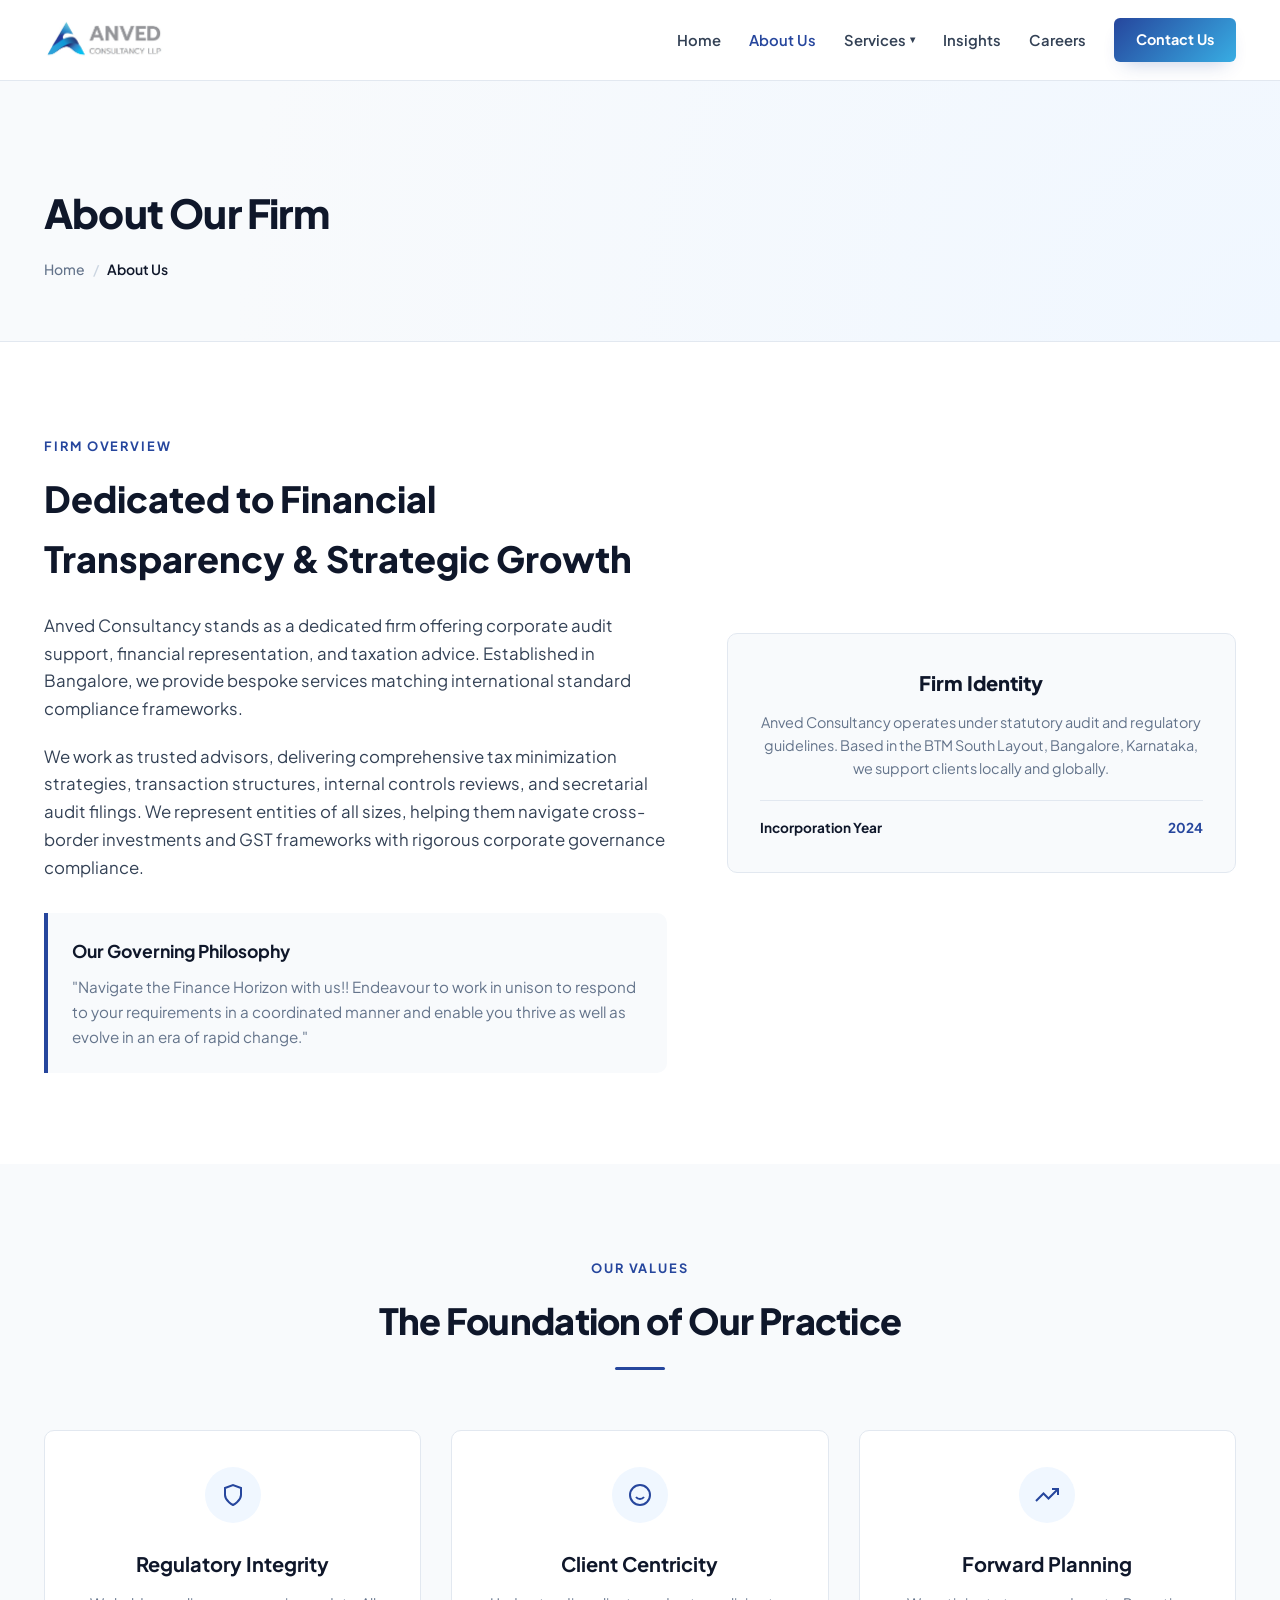
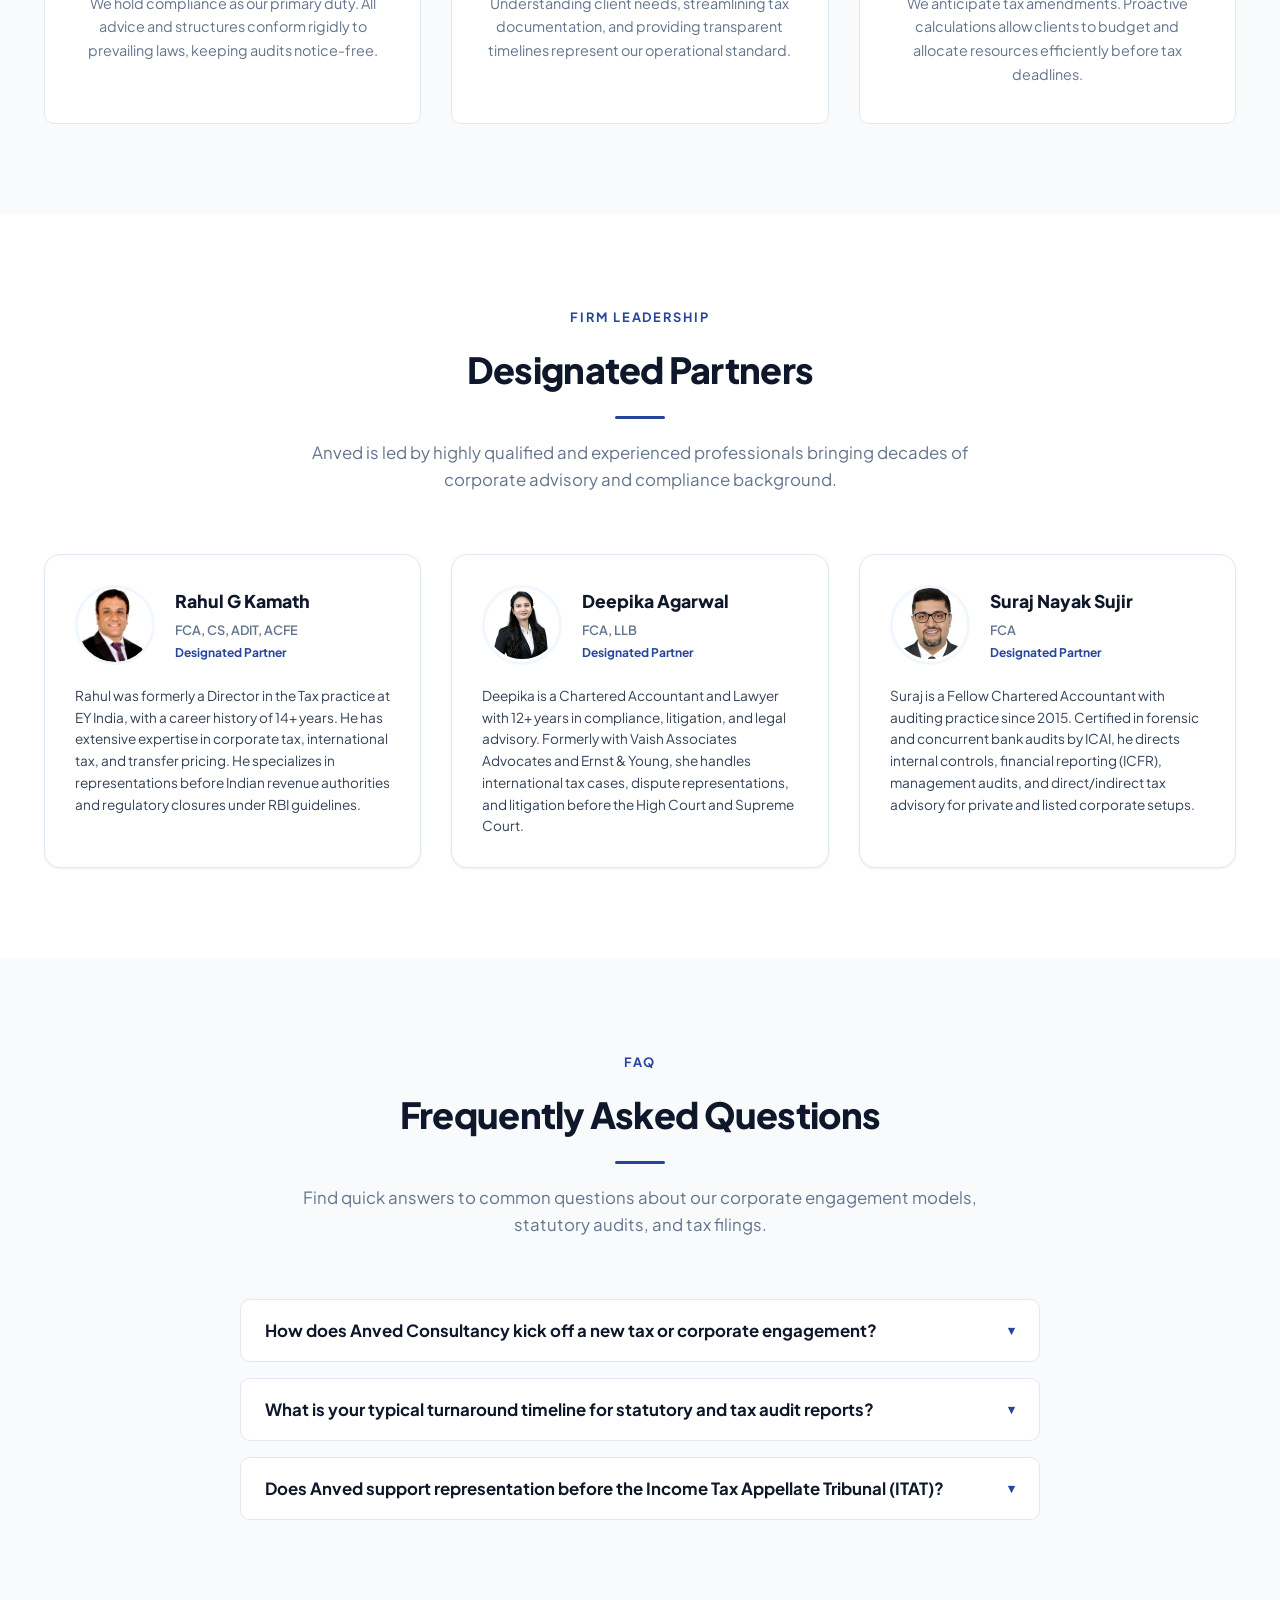
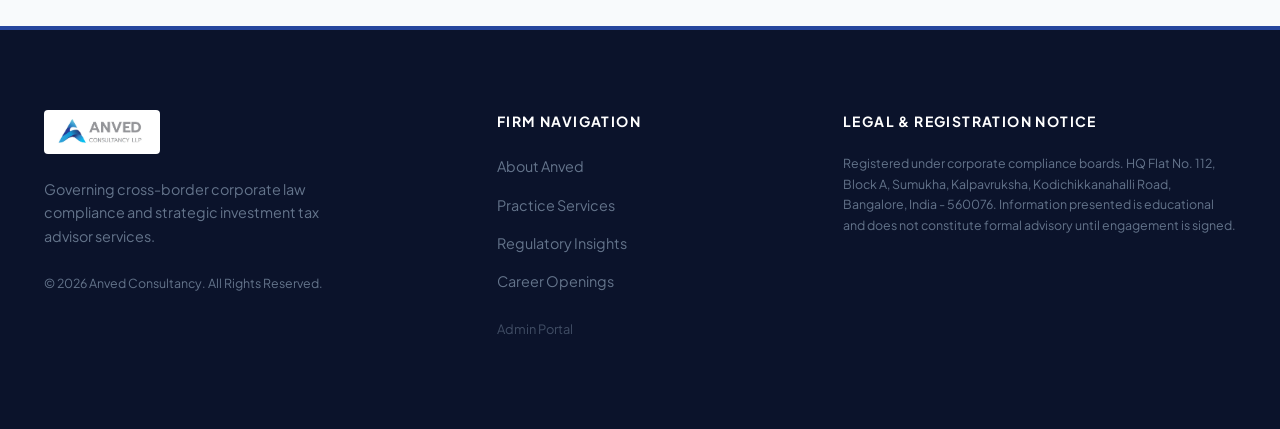
==== about.html @ bcb40617 "Add files via upload" ====
<!DOCTYPE html>
<html lang="en">
<head>
    <meta charset="UTF-8">
    <meta name="viewport" content="width=device-width, initial-scale=1.0">
    <title>About Us | Anved Consultancy</title>
    <meta name="description" content="Learn about Anved Consultancy, its founding ethics, core values, and team advisory guidelines.">
    <!-- Google Fonts -->
    <link rel="preconnect" href="https://fonts.googleapis.com">
    <link rel="preconnect" href="https://fonts.gstatic.com" crossorigin>
    <link href="https://fonts.googleapis.com/css2?family=Plus+Jakarta+Sans:wght@300;400;500;600;700;800&display=swap" rel="stylesheet">
    <!-- Main Stylesheet -->
    <link rel="stylesheet" href="styles.css">
</head>
<body>

    <!-- Header Navigation -->
    <header class="navbar-header" id="header">
        <div class="container navbar-container">
            <a href="index.html" class="logo-brand">
                <img src="assets/Anved%20-%20Logo.jpg" alt="Anved Logo" style="max-height: 44px; width: auto; object-fit: contain;">
            </a>
            
            <nav class="nav-menu" id="navMenu">
                <div class="nav-item">
                    <a href="index.html" class="nav-link">Home</a>
                </div>
                <div class="nav-item">
                    <a href="about.html" class="nav-link active">About Us</a>
                </div>
                <div class="nav-item dropdown">
                    <a href="services.html" class="nav-link">Services <span class="arrow-icon">&#9662;</span></a>
                    <div class="dropdown-menu">
                        <a href="services.html#direct-tax">Direct Taxation</a>
                        <a href="services.html#indirect-tax">Indirect Taxation</a>
                        <a href="services.html#secretarial">Secretarial Services</a>
                        <a href="services.html#payroll">Payroll Processing</a>
                        <a href="services.html#advisory">Advisory Services</a>
                        <a href="services.html#litigation">Litigation Support</a>
                        <a href="services.html#transfer-pricing">Transfer Pricing</a>
                        <a href="services.html#statutory-audit">Statutory & Tax Audit</a>
                    </div>
                </div>

                <div class="nav-item">
                    <a href="insights.html" class="nav-link">Insights</a>
                </div>
                <div class="nav-item">
                    <a href="careers.html" class="nav-link">Careers</a>
                </div>
                <div class="nav-item">
                    <a href="contact.html" class="nav-btn">Contact Us</a>
                </div>
            </nav>

            <button class="menu-toggle" id="menuToggle" aria-label="Toggle Menu">
                <span class="bar"></span>
                <span class="bar"></span>
                <span class="bar"></span>
            </button>
        </div>
    </header>

    <!-- Page Banner -->
    <div class="page-banner">
        <div class="container banner-content">
            <h1>About Our Firm</h1>
            <div class="breadcrumbs">
                <a href="index.html">Home</a>
                <span class="separator">/</span>
                <span class="current">About Us</span>
            </div>
        </div>
    </div>

    <!-- Introduction Section -->
    <section class="reveal">
        <div class="container about-intro-grid">
            <div class="about-intro-content">
                <span class="section-subtitle">FIRM OVERVIEW</span>
                <h2>Dedicated to Financial Transparency & Strategic Growth</h2>
                <p>Anved Consultancy stands as a dedicated firm offering corporate audit support, financial representation, and taxation advice. Established in Bangalore, we provide bespoke services matching international standard compliance frameworks.</p>
                <p>We work as trusted advisors, delivering comprehensive tax minimization strategies, transaction structures, internal controls reviews, and secretarial audit filings. We represent entities of all sizes, helping them navigate cross-border investments and GST frameworks with rigorous corporate governance compliance.</p>
                
                <div class="firm-philosophy">
                    <h4>Our Governing Philosophy</h4>
                    <p>"Navigate the Finance Horizon with us!! Endeavour to work in unison to respond to your requirements in a coordinated manner and enable you thrive as well as evolve in an era of rapid change."</p>
                </div>
            </div>
            <div class="about-intro-visual" style="display: flex; flex-direction: column; gap: 20px;">
                <div style="background-color: var(--bg-secondary); border: 1px solid var(--border-color); border-radius: var(--border-radius-md); padding: 32px; text-align: center;">
                    <h3 style="font-size: 1.25rem; font-weight: 800; color: var(--text-title); margin-bottom: 12px;">Firm Identity</h3>
                    <p style="font-size: 0.9rem; color: var(--text-muted); line-height: 1.6; margin-bottom: 20px;">Anved Consultancy operates under statutory audit and regulatory guidelines. Based in the BTM South Layout, Bangalore, Karnataka, we support clients locally and globally.</p>
                    <div style="display: flex; justify-content: space-between; font-size: 0.85rem; font-weight: 700; color: var(--text-title); border-top: 1px solid var(--border-color); padding-top: 16px;">
                        <span>Incorporation Year</span>
                        <span class="text-blue">2024</span>
                    </div>
                </div>
            </div>
        </div>
    </section>

    <!-- Core Values Section -->
    <section class="bg-secondary reveal">
        <div class="container">
            <div class="section-header text-center">
                <span class="section-subtitle">OUR VALUES</span>
                <h2 class="section-title">The Foundation of Our Practice</h2>
                <div class="title-underline"></div>
            </div>

            <div class="values-grid">
                <div class="value-card">
                    <div class="value-icon">
                        <svg width="24" height="24" viewBox="0 0 24 24" fill="none" stroke="currentColor" stroke-width="2"><path d="M12 22s8-4 8-10V5l-8-3-8 3v7c0 6 8 10 8 10z"/></svg>
                    </div>
                    <h3>Regulatory Integrity</h3>
                    <p>We hold compliance as our primary duty. All advice and structures conform rigidly to prevailing laws, keeping audits notice-free.</p>
                </div>

                <div class="value-card">
                    <div class="value-icon">
                        <svg width="24" height="24" viewBox="0 0 24 24" fill="none" stroke="currentColor" stroke-width="2"><circle cx="12" cy="12" r="10"/><path d="M8 14s1.5 2 4 2 4-2 4-2M9 9h.01M15 9h.01"/></svg>
                    </div>
                    <h3>Client Centricity</h3>
                    <p>Understanding client needs, streamlining tax documentation, and providing transparent timelines represent our operational standard.</p>
                </div>

                <div class="value-card">
                    <div class="value-icon">
                        <svg width="24" height="24" viewBox="0 0 24 24" fill="none" stroke="currentColor" stroke-width="2"><polyline points="23 6 13.5 15.5 8.5 10.5 1 18"/><polyline points="17 6 23 6 23 12"/></svg>
                    </div>
                    <h3>Forward Planning</h3>
                    <p>We anticipate tax amendments. Proactive calculations allow clients to budget and allocate resources efficiently before tax deadlines.</p>
                </div>
            </div>
        </div>
    </section>

    <!-- Leadership Section -->
    <section class="reveal">
        <div class="container">
            <div class="section-header text-center">
                <span class="section-subtitle">FIRM LEADERSHIP</span>
                <h2 class="section-title">Designated Partners</h2>
                <div class="title-underline"></div>
                <p class="section-desc">Anved is led by highly qualified and experienced professionals bringing decades of corporate advisory and compliance background.</p>
            </div>

            <div class="partners-profile-grid" style="display: grid; grid-template-columns: repeat(auto-fit, minmax(320px, 1fr)); gap: 30px; margin-top: 40px;">
                <!-- Partner 1: Rahul G Kamath -->
                <div style="background-color: var(--bg-primary); border: 1px solid var(--border-color); border-radius: var(--border-radius-lg); padding: 30px; box-shadow: var(--shadow-sm); transition: all 0.3s ease;">
                    <div style="display: flex; gap: 20px; align-items: center; margin-bottom: 20px;">
                        <img src="assets/partner-rahul.png" alt="Rahul G Kamath" style="width: 80px; height: 80px; border-radius: 50%; object-fit: cover; border: 3px solid var(--accent-light);">
                        <div>
                            <h3 style="font-size: 1.1rem; font-weight: 800; color: var(--text-title); margin: 0;">Rahul G Kamath</h3>
                            <span style="font-size: 0.8rem; font-weight: 600; color: var(--text-muted); display: block; margin-top: 4px;">FCA, CS, ADIT, ACFE</span>
                            <span style="font-size: 0.75rem; font-weight: 700; color: var(--primary); display: block; margin-top: 2px;">Designated Partner</span>
                        </div>
                    </div>
                    <p style="font-size: 0.85rem; color: var(--text-body); line-height: 1.6;">Rahul was formerly a Director in the Tax practice at EY India, with a career history of 14+ years. He has extensive expertise in corporate tax, international tax, and transfer pricing. He specializes in representations before Indian revenue authorities and regulatory closures under RBI guidelines.</p>
                </div>

                <!-- Partner 2: Deepika Agarwal -->
                <div style="background-color: var(--bg-primary); border: 1px solid var(--border-color); border-radius: var(--border-radius-lg); padding: 30px; box-shadow: var(--shadow-sm); transition: all 0.3s ease;">
                    <div style="display: flex; gap: 20px; align-items: center; margin-bottom: 20px;">
                        <img src="assets/partner-deepika.png" alt="Deepika Agarwal" style="width: 80px; height: 80px; border-radius: 50%; object-fit: cover; border: 3px solid var(--accent-light);">
                        <div>
                            <h3 style="font-size: 1.1rem; font-weight: 800; color: var(--text-title); margin: 0;">Deepika Agarwal</h3>
                            <span style="font-size: 0.8rem; font-weight: 600; color: var(--text-muted); display: block; margin-top: 4px;">FCA, LLB</span>
                            <span style="font-size: 0.75rem; font-weight: 700; color: var(--primary); display: block; margin-top: 2px;">Designated Partner</span>
                        </div>
                    </div>
                    <p style="font-size: 0.85rem; color: var(--text-body); line-height: 1.6;">Deepika is a Chartered Accountant and Lawyer with 12+ years in compliance, litigation, and legal advisory. Formerly with Vaish Associates Advocates and Ernst & Young, she handles international tax cases, dispute representations, and litigation before the High Court and Supreme Court.</p>
                </div>

                <!-- Partner 3: Suraj Nayak Sujir -->
                <div style="background-color: var(--bg-primary); border: 1px solid var(--border-color); border-radius: var(--border-radius-lg); padding: 30px; box-shadow: var(--shadow-sm); transition: all 0.3s ease;">
                    <div style="display: flex; gap: 20px; align-items: center; margin-bottom: 20px;">
                        <img src="assets/partner-suraj.png" alt="Suraj Nayak Sujir" style="width: 80px; height: 80px; border-radius: 50%; object-fit: cover; border: 3px solid var(--accent-light);">
                        <div>
                            <h3 style="font-size: 1.1rem; font-weight: 800; color: var(--text-title); margin: 0;">Suraj Nayak Sujir</h3>
                            <span style="font-size: 0.8rem; font-weight: 600; color: var(--text-muted); display: block; margin-top: 4px;">FCA</span>
                            <span style="font-size: 0.75rem; font-weight: 700; color: var(--primary); display: block; margin-top: 2px;">Designated Partner</span>
                        </div>
                    </div>
                    <p style="font-size: 0.85rem; color: var(--text-body); line-height: 1.6;">Suraj is a Fellow Chartered Accountant with auditing practice since 2015. Certified in forensic and concurrent bank audits by ICAI, he directs internal controls, financial reporting (ICFR), management audits, and direct/indirect tax advisory for private and listed corporate setups.</p>
                </div>
            </div>
        </div>
    </section>

    <!-- FAQ Section -->
    <section class="bg-secondary reveal">
        <div class="container">
            <div class="section-header text-center">
                <span class="section-subtitle">FAQ</span>
                <h2 class="section-title">Frequently Asked Questions</h2>
                <div class="title-underline"></div>
                <p class="section-desc">Find quick answers to common questions about our corporate engagement models, statutory audits, and tax filings.</p>
            </div>

            <div class="faq-accordion-container">
                <!-- FAQ 1 -->
                <div class="faq-item">
                    <button class="faq-trigger">
                        <span>How does Anved Consultancy kick off a new tax or corporate engagement?</span>
                        <span class="faq-icon">&#9662;</span>
                    </button>
                    <div class="faq-content">
                        <div class="faq-content-inner">
                            We initiate engagements with a dedicated discovery call to compile your company profile and structural details. Once scope boundaries are agreed, we set up a secure document transmission portal and define milestone deadlines.
                        </div>
                    </div>
                </div>

                <!-- FAQ 2 -->
                <div class="faq-item">
                    <button class="faq-trigger">
                        <span>What is your typical turnaround timeline for statutory and tax audit reports?</span>
                        <span class="faq-icon">&#9662;</span>
                    </button>
                    <div class="faq-content">
                        <div class="faq-content-inner">
                            Depending on firm size and transaction volumes, standard statutory audits require between 2 to 4 weeks once all primary ledgers, invoices, bank reconciliation statements, and MCA files are uploaded.
                        </div>
                    </div>
                </div>

                <!-- FAQ 3 -->
                <div class="faq-item">
                    <button class="faq-trigger">
                        <span>Does Anved support representation before the Income Tax Appellate Tribunal (ITAT)?</span>
                        <span class="faq-icon">&#9662;</span>
                    </button>
                    <div class="faq-content">
                        <div class="faq-content-inner">
                            Yes. Under Deepika Agarwal (Partner & Lawyer) and Rahul G Kamath (Tax Partner), our team compiles representation briefs, represents cases, and handles appeals before the ITAT, High Courts, and corporate tax dispute resolution boards.
                        </div>
                    </div>
                </div>
            </div>
        </div>
    </section>

    <!-- Footer -->
    <footer class="footer">
        <div class="container footer-grid">
            <div class="footer-brand-info">
                <a href="index.html" class="logo-brand" style="background: white; padding: 6px 12px; border-radius: 4px; display: inline-block;">
                    <img src="assets/Anved%20-%20Logo.jpg" alt="Anved Logo" style="max-height: 32px; width: auto; display: block; object-fit: contain;">
                </a>
                <p style="margin-top: 16px;">Governing cross-border corporate law compliance and strategic investment tax advisor services.</p>
                <p class="copyright-text">&copy; 2026 Anved Consultancy. All Rights Reserved.</p>
            </div>

            <div class="footer-nav">
                <h4>Firm Navigation</h4>
                <ul>
                    <li><a href="about.html">About Anved</a></li>
                    <li><a href="services.html">Practice Services</a></li>
                    <li><a href="insights.html">Regulatory Insights</a></li>
                    <li><a href="careers.html">Career Openings</a></li>
                    <li><a href="admin.html" style="opacity: 0.6; font-size: 0.8rem; margin-top: 12px; display: inline-block;">Admin Portal</a></li>
                </ul>
            </div>

            <div class="footer-disclaimer">
                <h4>Legal & Registration Notice</h4>
                <p class="disclaimer-text">Registered under corporate compliance boards. HQ Flat No. 112, Block A, Sumukha, Kalpavruksha, Kodichikkanahalli Road, Bangalore, India - 560076. Information presented is educational and does not constitute formal advisory until engagement is signed.</p>
            </div>
        </div>
        <button class="back-to-top" id="backToTop" aria-label="Scroll to top">&#8593;</button>
    </footer>

    <!-- Scripts -->
    <script src="app.js"></script>
</body>
</html>
---- styles.css ----
@import url('https://fonts.googleapis.com/css2?family=Plus+Jakarta+Sans:wght@300;400;500;600;700;800&display=swap');

/* ==========================================================================
   ANVED CONSULTANCY - SLATE & NAVY BLUE BRAND SYSTEM (OFFICIAL)
   ========================================================================== */

/* --- Design Tokens --- */
:root {
    --font-primary: 'Plus Jakarta Sans', sans-serif;
    
    /* Official Brand Colors (Navy & Royal Blue Gradient) */
    --primary: #26469D;            /* Dark Navy Blue */
    --primary-hover: #1D357A;
    --primary-glow: rgba(38, 70, 157, 0.15);
    
    --accent: #38ADE3;             /* Bright Royal Blue */
    --accent-hover: #26469D;
    --accent-glow: rgba(56, 173, 227, 0.15);
    --accent-light: #F0F7FF;       /* Light Ice Blue */
    
    --bg-primary: #FFFFFF;
    --bg-secondary: #F8FAFC;       /* Slate 50 */
    --bg-dark: #0B132B;            /* Deep Blue-Black */
    --bg-dark-hover: #1C2541;      /* Slate 800 */
    --bg-accent-light: #F0F7FF;
    
    --text-primary: #334155;       /* Slate 700 */
    --text-title: #0F172A;         /* Slate 900 */
    --text-muted: #64748B;         /* Slate 500 */
    --text-white: #FFFFFF;
    
    --border-color: #E2E8F0;       /* Slate 200 */
    --border-hover: #CBD5E1;       /* Slate 300 */
    --border-accent: rgba(56, 173, 227, 0.3);
    
    /* Layout Constants */
    --shadow-sm: 0 1px 3px rgba(0, 0, 0, 0.05), 0 1px 2px rgba(0, 0, 0, 0.03);
    --shadow-md: 0 4px 6px -1px rgba(0, 0, 0, 0.05), 0 2px 4px -2px rgba(0, 0, 0, 0.03);
    --shadow-lg: 0 10px 15px -3px rgba(0, 0, 0, 0.08), 0 4px 6px -4px rgba(0, 0, 0, 0.03);
    --shadow-premium: 0 20px 40px -15px rgba(15, 23, 42, 0.07);
    --shadow-blue: 0 10px 20px -10px rgba(38, 70, 157, 0.3);
    
    --transition-fast: 0.2s cubic-bezier(0.4, 0, 0.2, 1);
    --transition-normal: 0.35s cubic-bezier(0.4, 0, 0.2, 1);
    --transition-slow: 0.5s cubic-bezier(0.4, 0, 0.2, 1);
    
    --border-radius-sm: 6px;
    --border-radius-md: 10px;
    --border-radius-lg: 16px;
}

/* --- Resets --- */
*, *::before, *::after {
    box-sizing: border-box;
    margin: 0;
    padding: 0;
}

html {
    scroll-behavior: smooth;
    font-size: 16px;
    -webkit-text-size-adjust: 100%;
}

body {
    font-family: var(--font-primary);
    background-color: var(--bg-primary);
    color: var(--text-primary);
    line-height: 1.65;
    overflow-x: hidden;
}

img {
    max-width: 100%;
    height: auto;
    display: block;
}

button, input, select, textarea {
    font-family: inherit;
    font-size: inherit;
    color: inherit;
    background: none;
    border: none;
    outline: none;
}

a {
    color: inherit;
    text-decoration: none;
    transition: var(--transition-fast);
}

ul {
    list-style: none;
}

/* --- Custom Scrollbar --- */
::-webkit-scrollbar {
    width: 8px;
}
::-webkit-scrollbar-track {
    background: var(--bg-secondary);
}
::-webkit-scrollbar-thumb {
    background: var(--border-hover);
    border-radius: 4px;
}
::-webkit-scrollbar-thumb:hover {
    background: var(--primary);
}

/* --- Layout Utilities --- */
.container {
    width: 100%;
    max-width: 1240px;
    margin: 0 auto;
    padding: 0 24px;
}

.text-gradient {
    background: linear-gradient(135deg, var(--primary) 0%, var(--accent) 100%);
    -webkit-background-clip: text;
    -webkit-text-fill-color: transparent;
}

.text-blue {
    color: var(--primary) !important;
}

.text-center {
    text-align: center;
}

.w-full {
    width: 100%;
}

.bg-secondary {
    background-color: var(--bg-secondary);
}

/* --- Buttons --- */
.btn {
    display: inline-flex;
    align-items: center;
    justify-content: center;
    padding: 12px 28px;
    border-radius: var(--border-radius-sm);
    font-weight: 600;
    font-size: 0.95rem;
    transition: var(--transition-normal);
    cursor: pointer;
    text-align: center;
    gap: 8px;
}

.btn-primary {
    background: linear-gradient(135deg, var(--primary) 0%, var(--accent) 100%);
    color: var(--text-white);
    box-shadow: var(--shadow-blue);
}

.btn-primary:hover {
    transform: translateY(-1px);
    box-shadow: 0 12px 24px -8px rgba(38, 70, 157, 0.45);
}

.btn-secondary {
    background-color: transparent;
    border: 1px solid var(--border-color);
    color: var(--text-title);
}

.btn-secondary:hover {
    background-color: var(--bg-secondary);
    border-color: var(--text-muted);
    transform: translateY(-1px);
}

.btn-dark {
    background-color: var(--primary);
    color: var(--text-white);
}

.btn-dark:hover {
    background-color: var(--primary-hover);
    transform: translateY(-1px);
}

/* --- Structure Sections --- */
section {
    padding: 90px 0;
    position: relative;
}

.section-header {
    margin-bottom: 60px;
}

.section-subtitle {
    display: inline-block;
    font-size: 0.8rem;
    font-weight: 700;
    text-transform: uppercase;
    letter-spacing: 0.15em;
    color: var(--primary);
    margin-bottom: 12px;
}

.section-title {
    font-size: 2.25rem;
    font-weight: 800;
    letter-spacing: -0.02em;
    color: var(--text-title);
    margin-bottom: 16px;
}

.title-underline {
    width: 50px;
    height: 3px;
    background-color: var(--primary);
    margin: 0 auto;
    border-radius: 2px;
}

.section-header.text-left .title-underline {
    margin: 0;
}

.section-desc {
    font-size: 1.05rem;
    color: var(--text-muted);
    max-width: 680px;
    margin: 20px auto 0 auto;
}

/* --- Page Banners (Subpages) --- */
.page-banner {
    padding: 100px 0 60px 0;
    background: radial-gradient(circle at 100% 100%, var(--bg-accent-light) 0%, var(--bg-secondary) 80%);
    border-bottom: 1px solid var(--border-color);
    margin-top: 80px;
}

.banner-content h1 {
    font-size: 2.5rem;
    font-weight: 800;
    color: var(--text-title);
    letter-spacing: -0.02em;
    margin-bottom: 12px;
}

.breadcrumbs {
    display: flex;
    align-items: center;
    gap: 8px;
    font-size: 0.875rem;
    color: var(--text-muted);
    font-weight: 500;
}

.breadcrumbs a:hover {
    color: var(--primary);
}

.breadcrumbs .separator {
    color: var(--border-hover);
}

.breadcrumbs .current {
    color: var(--text-title);
    font-weight: 600;
}

/* ==========================================================================
   HEADER & FLOATING DROPDOWN NAVIGATION
   ========================================================================== */
.navbar-header {
    position: fixed;
    top: 0;
    left: 0;
    width: 100%;
    z-index: 1000;
    background: rgba(255, 255, 255, 0.95);
    backdrop-filter: blur(12px);
    border-bottom: 1px solid var(--border-color);
    transition: var(--transition-normal);
}

.navbar-header.scrolled {
    padding: 6px 0;
    box-shadow: var(--shadow-md);
}

.navbar-container {
    display: flex;
    align-items: center;
    justify-content: space-between;
    height: 80px;
}

.navbar-header.scrolled .navbar-container {
    height: 70px;
}

.logo-brand {
    display: flex;
    align-items: center;
    gap: 12px;
}

.logo-icon {
    width: 42px;
    height: 42px;
}

.logo-text {
    display: flex;
    flex-direction: column;
}

.brand-name {
    font-size: 1.35rem;
    font-weight: 800;
    letter-spacing: 0.03em;
    line-height: 1.1;
    color: var(--text-title);
}

.brand-sub {
    font-size: 0.625rem;
    font-weight: 700;
    letter-spacing: 0.22em;
    color: var(--text-muted);
}

.nav-menu {
    display: flex;
    align-items: center;
    gap: 28px;
}

.nav-item {
    position: relative;
    display: flex;
    align-items: center;
}

.nav-link {
    font-size: 0.925rem;
    font-weight: 600;
    color: var(--text-primary);
    padding: 8px 0;
    display: flex;
    align-items: center;
    gap: 4px;
}

.nav-link:hover {
    color: var(--primary);
}

.nav-link.active {
    color: var(--primary);
}

.arrow-icon {
    font-size: 0.6rem;
    transition: var(--transition-fast);
}

.nav-item:hover .arrow-icon {
    transform: rotate(180deg);
}

.dropdown-menu {
    position: absolute;
    top: 100%;
    left: 50%;
    transform: translateX(-50%) translateY(10px);
    width: 240px;
    background-color: var(--bg-primary);
    border: 1px solid var(--border-color);
    box-shadow: var(--shadow-premium);
    border-radius: var(--border-radius-md);
    padding: 12px;
    opacity: 0;
    visibility: hidden;
    transition: all var(--transition-fast);
    z-index: 1001;
}

.nav-item:hover .dropdown-menu {
    opacity: 1;
    visibility: visible;
    transform: translateX(-50%) translateY(0);
}

.dropdown-menu a {
    display: block;
    padding: 10px 14px;
    font-size: 0.875rem;
    font-weight: 600;
    color: var(--text-primary);
    border-radius: var(--border-radius-sm);
}

.dropdown-menu a:hover {
    background-color: var(--bg-accent-light);
    color: var(--primary);
}

.nav-btn {
    background: linear-gradient(135deg, var(--primary) 0%, var(--accent) 100%);
    color: var(--text-white);
    padding: 10px 22px;
    border-radius: var(--border-radius-sm);
    font-weight: 700;
    font-size: 0.9rem;
    box-shadow: var(--shadow-blue);
}

.nav-btn:hover {
    transform: translateY(-1px);
}

.menu-toggle {
    display: none;
    flex-direction: column;
    gap: 6px;
    cursor: pointer;
}

.menu-toggle .bar {
    width: 24px;
    height: 2px;
    background-color: var(--text-title);
    transition: var(--transition-normal);
}

/* ==========================================================================
   PAGE: HOME (index.html)
   ========================================================================== */
.hero-slider-section {
    padding: 180px 0 100px 0;
    background: radial-gradient(circle at 0% 0%, var(--bg-accent-light) 0%, #FFFFFF 70%);
}

.hero-grid {
    display: grid;
    grid-template-columns: 1.15fr 0.85fr;
    gap: 40px;
    align-items: center;
}

.hero-subtitle {
    font-size: 0.875rem;
    font-weight: 800;
    letter-spacing: 0.15em;
    text-transform: uppercase;
    color: var(--primary);
    margin-bottom: 16px;
    display: block;
}

.hero-title {
    font-size: 3.25rem;
    font-weight: 800;
    line-height: 1.2;
    letter-spacing: -0.03em;
    color: var(--text-title);
    margin-bottom: 24px;
}

.hero-title span {
    background: linear-gradient(135deg, var(--primary) 0%, var(--accent) 100%);
    -webkit-background-clip: text;
    -webkit-text-fill-color: transparent;
}

.hero-desc {
    font-size: 1.125rem;
    color: var(--text-muted);
    margin-bottom: 36px;
    max-width: 580px;
}

.hero-actions {
    display: flex;
    gap: 16px;
    margin-bottom: 48px;
}

.hero-brands-intro {
    font-size: 0.75rem;
    font-weight: 700;
    text-transform: uppercase;
    letter-spacing: 0.1em;
    color: var(--text-muted);
    margin-bottom: 16px;
}

.hero-brands {
    display: flex;
    gap: 32px;
    align-items: center;
}

.brand-logo-item {
    font-size: 1.1rem;
    font-weight: 800;
    color: var(--border-hover);
    letter-spacing: 0.05em;
}

.hero-visual-wrapper {
    position: relative;
}

.hero-card-img {
    width: 100%;
    border-radius: var(--border-radius-lg);
    box-shadow: var(--shadow-premium);
    border: 1px solid var(--border-color);
}

/* 8 Services Grid Home */
.home-services-grid {
    display: grid;
    grid-template-columns: repeat(4, 1fr);
    gap: 24px;
}

.home-service-item {
    background-color: var(--bg-primary);
    border: 1px solid var(--border-color);
    border-radius: var(--border-radius-md);
    padding: 28px;
    transition: var(--transition-normal);
    position: relative;
}

.home-service-item:hover {
    border-color: var(--accent);
    box-shadow: var(--shadow-md);
    transform: translateY(-3px);
}

.home-service-item::before {
    content: '';
    position: absolute;
    left: 0;
    bottom: 0;
    width: 100%;
    height: 3px;
    background: linear-gradient(90deg, var(--primary) 0%, var(--accent) 100%);
    transform: scaleX(0);
    transition: var(--transition-normal);
}

.home-service-item:hover::before {
    transform: scaleX(1);
}

.home-service-item h3 {
    font-size: 1.15rem;
    font-weight: 700;
    color: var(--text-title);
    margin-bottom: 10px;
    line-height: 1.3;
}

.home-service-item p {
    font-size: 0.85rem;
    color: var(--text-muted);
    margin-bottom: 16px;
    line-height: 1.5;
}

.home-service-item .service-num {
    font-size: 1.25rem;
    font-weight: 800;
    color: var(--border-hover);
    display: block;
    margin-bottom: 16px;
}

.home-service-item:hover .service-num {
    color: var(--accent);
}

/* Delivery Process flowchart */
.delivery-flow-grid {
    display: grid;
    grid-template-columns: repeat(4, 1fr);
    gap: 30px;
    position: relative;
}

.delivery-step-card {
    background-color: var(--bg-primary);
    border: 1px solid var(--border-color);
    border-radius: var(--border-radius-md);
    padding: 32px;
    position: relative;
    box-shadow: var(--shadow-sm);
    z-index: 2;
    transition: var(--transition-normal);
}

.delivery-step-card:hover {
    border-color: var(--primary);
    box-shadow: var(--shadow-lg);
}

.step-num-badge {
    width: 48px;
    height: 48px;
    border-radius: 50%;
    background: linear-gradient(135deg, var(--primary) 0%, var(--accent) 100%);
    color: var(--text-white);
    font-weight: 800;
    font-size: 1.15rem;
    display: flex;
    align-items: center;
    justify-content: center;
    margin-bottom: 24px;
}

.delivery-step-card h3 {
    font-size: 1.25rem;
    font-weight: 700;
    color: var(--text-title);
    margin-bottom: 12px;
}

.delivery-step-card p {
    font-size: 0.875rem;
    color: var(--text-muted);
    line-height: 1.6;
}

/* Connector line */
.delivery-flow-grid::after {
    content: '';
    position: absolute;
    top: 56px;
    left: 48px;
    width: calc(100% - 96px);
    height: 2px;
    background-color: var(--border-color);
    z-index: 1;
}

/* Global Presence Map Card */
.home-presence-card {
    background-color: var(--bg-dark);
    color: var(--text-white);
    border-radius: var(--border-radius-lg);
    padding: 60px;
    overflow: hidden;
    position: relative;
    box-shadow: var(--shadow-lg);
}

.presence-globe-bg {
    position: absolute;
    right: -40px;
    bottom: -40px;
    width: 500px;
    height: 500px;
    background: radial-gradient(circle, rgba(56, 173, 227, 0.08) 0%, transparent 65%);
    pointer-events: none;
}

.home-presence-grid {
    display: grid;
    grid-template-columns: 1fr 1.1fr;
    gap: 60px;
    align-items: center;
    position: relative;
    z-index: 1;
}

.home-presence-info h2 {
    font-size: 2.25rem;
    font-weight: 800;
    margin-bottom: 16px;
}

.home-presence-info p {
    color: var(--text-muted);
    margin-bottom: 28px;
}

.presence-locations-grid {
    display: grid;
    grid-template-columns: repeat(2, 1fr);
    gap: 20px;
}

.location-mini-card {
    background: rgba(255, 255, 255, 0.03);
    border: 1px solid rgba(255, 255, 255, 0.08);
    border-radius: var(--border-radius-md);
    padding: 24px;
    transition: var(--transition-normal);
}

.location-mini-card:hover {
    background: rgba(255, 255, 255, 0.06);
    border-color: var(--accent);
}

.location-mini-card h4 {
    font-size: 1.1rem;
    font-weight: 700;
    color: var(--text-white);
    margin-bottom: 6px;
}

.location-mini-card span {
    font-size: 0.8rem;
    color: var(--accent);
    font-weight: 600;
    text-transform: uppercase;
}

/* Latest Insights Feed Home */
.home-insights-grid {
    display: grid;
    grid-template-columns: repeat(3, 1fr);
    gap: 30px;
}

.insight-card {
    background-color: var(--bg-primary);
    border: 1px solid var(--border-color);
    border-radius: var(--border-radius-md);
    overflow: hidden;
    box-shadow: var(--shadow-sm);
    transition: var(--transition-normal);
    display: flex;
    flex-direction: column;
}

.insight-card:hover {
    box-shadow: var(--shadow-lg);
    transform: translateY(-4px);
    border-color: var(--accent);
}

.insight-card-body {
    padding: 28px;
    flex-grow: 1;
    display: flex;
    flex-direction: column;
}

.insight-tag {
    display: inline-block;
    font-size: 0.75rem;
    font-weight: 700;
    text-transform: uppercase;
    color: var(--primary);
    margin-bottom: 12px;
}

.insight-card h3 {
    font-size: 1.15rem;
    font-weight: 700;
    color: var(--text-title);
    line-height: 1.4;
    margin-bottom: 12px;
}

.insight-card p {
    font-size: 0.875rem;
    color: var(--text-muted);
    margin-bottom: 24px;
    line-height: 1.6;
    flex-grow: 1;
}

.insight-meta {
    display: flex;
    justify-content: space-between;
    align-items: center;
    border-top: 1px solid var(--border-color);
    padding-top: 16px;
    font-size: 0.8rem;
    color: var(--text-muted);
    font-weight: 600;
}

/* ==========================================================================
   PAGE: ABOUT US (about.html)
   ========================================================================== */
.about-intro-grid {
    display: grid;
    grid-template-columns: 1.1fr 0.9fr;
    gap: 60px;
    align-items: center;
}

.about-intro-content h2 {
    font-size: 2.25rem;
    font-weight: 800;
    color: var(--text-title);
    margin-bottom: 24px;
}

.about-intro-content p {
    font-size: 1.05rem;
    color: var(--text-primary);
    margin-bottom: 20px;
}

.firm-philosophy {
    background-color: var(--bg-secondary);
    border-left: 4px solid var(--primary);
    padding: 24px;
    border-radius: 0 var(--border-radius-md) var(--border-radius-md) 0;
    margin-top: 32px;
}

.firm-philosophy h4 {
    font-size: 1.1rem;
    font-weight: 700;
    color: var(--text-title);
    margin-bottom: 8px;
}

.firm-philosophy p {
    font-size: 0.95rem;
    color: var(--text-muted);
    margin: 0;
}

.values-grid {
    display: grid;
    grid-template-columns: repeat(3, 1fr);
    gap: 30px;
}

.value-card {
    background-color: var(--bg-primary);
    border: 1px solid var(--border-color);
    border-radius: var(--border-radius-md);
    padding: 36px;
    text-align: center;
}

.value-icon {
    width: 56px;
    height: 56px;
    border-radius: 50%;
    background-color: var(--bg-accent-light);
    color: var(--primary);
    display: flex;
    align-items: center;
    justify-content: center;
    margin: 0 auto 24px auto;
}

.value-card h3 {
    font-size: 1.25rem;
    font-weight: 700;
    color: var(--text-title);
    margin-bottom: 12px;
}

.value-card p {
    font-size: 0.9rem;
    color: var(--text-muted);
}

.partners-profile-grid {
    display: grid;
    grid-template-columns: repeat(2, 1fr);
    gap: 40px;
}

.partner-profile-card {
    background-color: var(--bg-primary);
    border: 1px solid var(--border-color);
    border-radius: var(--border-radius-lg);
    padding: 40px;
    display: flex;
    gap: 28px;
    align-items: flex-start;
    box-shadow: var(--shadow-sm);
    transition: var(--transition-normal);
}

.partner-profile-card:hover {
    border-color: var(--accent);
    box-shadow: var(--shadow-lg);
    transform: translateY(-2px);
}

.partner-profile-avatar {
    flex-shrink: 0;
    width: 80px;
    height: 80px;
    border-radius: 50%;
    background: linear-gradient(135deg, var(--primary) 0%, var(--accent) 100%);
    color: var(--text-white);
    font-size: 1.75rem;
    font-weight: 800;
    display: flex;
    align-items: center;
    justify-content: center;
}

.partner-profile-info h3 {
    font-size: 1.35rem;
    font-weight: 800;
    color: var(--text-title);
    margin-bottom: 4px;
}

.partner-profile-info .partner-role {
    font-size: 0.8rem;
    font-weight: 700;
    text-transform: uppercase;
    color: var(--primary);
    letter-spacing: 0.05em;
    display: block;
    margin-bottom: 16px;
}

.partner-profile-info p {
    font-size: 0.9rem;
    color: var(--text-muted);
    line-height: 1.6;
    margin-bottom: 16px;
}

.partner-profile-meta {
    font-size: 0.8rem;
    font-weight: 600;
    color: var(--text-title);
}

/* ==========================================================================
   PAGE: SERVICES.HTML (8 SIDE-TABS NAVIGATION)
   ========================================================================== */
.services-tabs-container {
    display: grid;
    grid-template-columns: 0.3fr 0.7fr;
    gap: 40px;
    align-items: flex-start;
}

.services-tab-nav {
    display: flex;
    flex-direction: column;
    gap: 8px;
    background-color: var(--bg-secondary);
    padding: 16px;
    border-radius: var(--border-radius-md);
    border: 1px solid var(--border-color);
}

.services-tab-btn {
    text-align: left;
    padding: 12px 18px;
    font-weight: 700;
    font-size: 0.875rem;
    color: var(--text-muted);
    border-radius: var(--border-radius-sm);
    cursor: pointer;
    transition: var(--transition-fast);
}

.services-tab-btn:hover {
    color: var(--primary);
    background-color: rgba(255, 255, 255, 0.5);
}

.services-tab-btn.active {
    color: var(--text-white);
    background: linear-gradient(135deg, var(--primary) 0%, var(--accent) 100%);
    box-shadow: var(--shadow-blue);
}

.services-tab-content-panel {
    background-color: var(--bg-primary);
    border: 1px solid var(--border-color);
    border-radius: var(--border-radius-lg);
    padding: 44px;
    box-shadow: var(--shadow-sm);
}

.services-tab-panel {
    display: none;
}

.services-tab-panel.active {
    display: block;
}

.services-tab-panel h2 {
    font-size: 1.85rem;
    font-weight: 800;
    color: var(--text-title);
    margin-bottom: 8px;
}

.services-tab-panel .panel-sub {
    font-size: 0.95rem;
    font-weight: 600;
    color: var(--primary);
    margin-bottom: 24px;
    display: block;
}

.services-tab-panel p {
    color: var(--text-primary);
    font-size: 1.05rem;
    margin-bottom: 28px;
}

.services-sublist-grid {
    display: grid;
    grid-template-columns: repeat(2, 1fr);
    gap: 24px;
    margin-top: 24px;
}

.services-sublist-item {
    background-color: var(--bg-secondary);
    border: 1px solid var(--border-color);
    border-radius: var(--border-radius-md);
    padding: 24px;
}

.services-sublist-item h4 {
    font-size: 1.05rem;
    font-weight: 700;
    color: var(--text-title);
    margin-bottom: 8px;
    display: flex;
    align-items: center;
    gap: 8px;
}

.services-sublist-item h4 svg {
    color: var(--primary);
    flex-shrink: 0;
}

.services-sublist-item p {
    font-size: 0.875rem;
    color: var(--text-muted);
    margin: 0;
    line-height: 1.5;
}

/* ==========================================================================
   PAGE: PRESENCE (presence.html)
   ========================================================================== */
.presence-offices-grid {
    display: grid;
    grid-template-columns: repeat(3, 1fr);
    gap: 30px;
}

.office-card {
    background-color: var(--bg-primary);
    border: 1px solid var(--border-color);
    border-radius: var(--border-radius-lg);
    overflow: hidden;
    box-shadow: var(--shadow-sm);
    transition: var(--transition-normal);
}

.office-card:hover {
    border-color: var(--accent);
    box-shadow: var(--shadow-lg);
}

.office-card-header {
    background-color: var(--bg-dark);
    color: var(--text-white);
    padding: 32px;
    border-bottom: 4px solid var(--primary);
}

.office-card-header h3 {
    font-size: 1.35rem;
    font-weight: 800;
    margin-bottom: 4px;
}

.office-card-header span {
    font-size: 0.8rem;
    font-weight: 700;
    text-transform: uppercase;
    color: var(--accent);
    letter-spacing: 0.05em;
}

.office-card-body {
    padding: 32px;
    display: flex;
    flex-direction: column;
    gap: 20px;
}

.office-detail-row {
    display: flex;
    gap: 14px;
    align-items: flex-start;
    font-size: 0.925rem;
}

.office-detail-row svg {
    color: var(--primary);
    flex-shrink: 0;
    margin-top: 3px;
}

.office-detail-row h5 {
    font-size: 0.8rem;
    font-weight: 700;
    text-transform: uppercase;
    color: var(--text-muted);
    margin-bottom: 2px;
}

.office-detail-row p {
    margin: 0;
    color: var(--text-primary);
}

/* ==========================================================================
   PAGE: INSIGHTS (insights.html)
   ========================================================================== */
.insights-search-bar {
    max-width: 600px;
    margin: 0 auto 50px auto;
    display: flex;
    gap: 12px;
    background-color: var(--bg-primary);
    padding: 8px;
    border-radius: var(--border-radius-md);
    border: 1px solid var(--border-color);
    box-shadow: var(--shadow-sm);
}

.insights-search-bar input {
    flex-grow: 1;
    padding: 10px 16px;
    font-size: 1rem;
    font-weight: 500;
    color: var(--text-title);
}

.insights-search-bar button {
    background: linear-gradient(135deg, var(--primary) 0%, var(--accent) 100%);
    color: var(--text-white);
    padding: 10px 24px;
    border-radius: var(--border-radius-sm);
    font-weight: 700;
    cursor: pointer;
    transition: var(--transition-fast);
}

.insights-search-bar button:hover {
    transform: translateY(-1px);
}

.insights-grid {
    display: grid;
    grid-template-columns: repeat(3, 1fr);
    gap: 30px;
}

.insight-empty-state {
    grid-column: 1 / -1;
    text-align: center;
    padding: 60px 0;
    display: none;
}

.insight-empty-state h3 {
    font-size: 1.5rem;
    color: var(--text-title);
    margin-bottom: 12px;
}

.insight-empty-state p {
    color: var(--text-muted);
}

/* ==========================================================================
   PAGE: CAREERS (careers.html)
   ========================================================================== */
.careers-grid {
    display: grid;
    grid-template-columns: 1.1fr 0.9fr;
    gap: 60px;
    align-items: flex-start;
}

.jobs-list {
    display: flex;
    flex-direction: column;
    gap: 20px;
}

.job-card {
    background-color: var(--bg-primary);
    border: 1px solid var(--border-color);
    border-radius: var(--border-radius-md);
    padding: 28px;
    box-shadow: var(--shadow-sm);
}

.job-card-header {
    display: flex;
    justify-content: space-between;
    align-items: flex-start;
    margin-bottom: 16px;
}

.job-card-header h3 {
    font-size: 1.25rem;
    font-weight: 700;
    color: var(--text-title);
}

.job-type {
    background-color: var(--accent-light);
    color: var(--primary);
    font-size: 0.75rem;
    font-weight: 700;
    padding: 4px 10px;
    border-radius: 4px;
}

.job-meta-row {
    display: flex;
    gap: 20px;
    font-size: 0.8rem;
    color: var(--text-muted);
    font-weight: 600;
    margin-bottom: 16px;
}

.job-card p {
    font-size: 0.875rem;
    color: var(--text-primary);
    margin-bottom: 20px;
}

.job-apply-link {
    font-size: 0.875rem;
    font-weight: 700;
    color: var(--primary);
    cursor: pointer;
}

.careers-form-card {
    background-color: var(--bg-secondary);
    border: 1px solid var(--border-color);
    border-radius: var(--border-radius-lg);
    padding: 40px;
    box-shadow: var(--shadow-sm);
    position: sticky;
    top: 120px;
}

.careers-form-card h2 {
    font-size: 1.5rem;
    font-weight: 800;
    color: var(--text-title);
    margin-bottom: 8px;
}

.careers-form-card p {
    font-size: 0.9rem;
    color: var(--text-muted);
    margin-bottom: 28px;
}

.file-upload-wrapper {
    position: relative;
    width: 100%;
}

.file-upload-wrapper input[type="file"] {
    position: absolute;
    left: 0;
    top: 0;
    opacity: 0;
    width: 100%;
    height: 100%;
    cursor: pointer;
}

.file-upload-label {
    display: flex;
    align-items: center;
    justify-content: center;
    gap: 8px;
    padding: 14px;
    border: 2px dashed var(--border-color);
    border-radius: 8px;
    font-weight: 600;
    color: var(--text-muted);
    text-align: center;
    cursor: pointer;
    transition: var(--transition-fast);
}

.file-upload-wrapper:hover .file-upload-label {
    border-color: var(--primary);
    color: var(--primary);
    background-color: var(--bg-primary);
}

/* ==========================================================================
   PAGE: CONTACT US (contact.html)
   ========================================================================== */
.contact-dashboard-grid {
    display: grid;
    grid-template-columns: 0.9fr 1.1fr;
    gap: 60px;
}

.contact-info-panel h2 {
    font-size: 2.25rem;
    font-weight: 800;
    color: var(--text-title);
    margin-bottom: 16px;
}

.contact-info-panel p {
    color: var(--text-muted);
    font-size: 1.05rem;
    margin-bottom: 40px;
}

.contact-details-grid {
    display: flex;
    flex-direction: column;
    gap: 30px;
}

.contact-detail-block {
    display: flex;
    gap: 18px;
    align-items: flex-start;
}

.contact-detail-block svg {
    color: var(--primary);
    flex-shrink: 0;
    margin-top: 4px;
}

.contact-detail-block h4 {
    font-size: 0.85rem;
    font-weight: 700;
    text-transform: uppercase;
    color: var(--text-muted);
    margin-bottom: 4px;
    letter-spacing: 0.05em;
}

.contact-detail-block p {
    font-size: 0.975rem;
    color: var(--text-title);
    margin: 0;
    line-height: 1.5;
}

.contact-form-card {
    background-color: var(--bg-primary);
    border: 1px solid var(--border-color);
    border-radius: var(--border-radius-lg);
    padding: 48px;
    box-shadow: var(--shadow-lg);
}

.contact-form-card h3 {
    font-size: 1.5rem;
    font-weight: 800;
    color: var(--text-title);
    margin-bottom: 24px;
}

.form-group {
    display: flex;
    flex-direction: column;
    gap: 8px;
    position: relative;
    margin-bottom: 20px;
}

.floating-label-group {
    position: relative;
    margin-bottom: 20px;
}

.floating-label-group input,
.floating-label-group textarea {
    width: 100%;
    padding: 14px 16px;
    background: var(--bg-secondary);
    border: 1px solid var(--border-color);
    border-radius: 8px;
    color: var(--text-title);
    transition: var(--transition-fast);
}

.floating-label-group input:focus,
.floating-label-group textarea:focus {
    border-color: var(--primary);
    background: var(--bg-primary);
    box-shadow: 0 0 10px rgba(38, 70, 157, 0.05);
}

.floating-label-group label {
    position: absolute;
    top: 14px;
    left: 16px;
    color: var(--text-muted);
    font-size: 0.95rem;
    pointer-events: none;
    transition: var(--transition-fast);
}

.floating-label-group input:focus ~ label,
.floating-label-group input:not(:placeholder-shown) ~ label,
.floating-label-group textarea:focus ~ label,
.floating-label-group textarea:not(:placeholder-shown) ~ label {
    top: -10px;
    left: 12px;
    font-size: 0.75rem;
    font-weight: 700;
    color: var(--primary);
    background: var(--bg-primary);
    padding: 0 6px;
}

.floating-label-group.error input,
.floating-label-group.error textarea {
    border-color: #EF4444;
}

.floating-label-group.error label {
    color: #EF4444;
}

.error-msg {
    display: none;
    font-size: 0.75rem;
    color: #EF4444;
    font-weight: 600;
    margin-top: 4px;
}

.floating-label-group.error .error-msg {
    display: block;
}

.static-label {
    font-size: 0.8rem;
    font-weight: 700;
    color: var(--text-muted);
    text-transform: uppercase;
    letter-spacing: 0.05em;
}

.custom-select-wrapper {
    position: relative;
    width: 100%;
}

.custom-select-wrapper select {
    width: 100%;
    padding: 14px 16px;
    background: var(--bg-secondary);
    border: 1px solid var(--border-color);
    border-radius: 8px;
    color: var(--text-title);
    cursor: pointer;
    appearance: none;
    font-weight: 600;
}

.custom-select-wrapper select:focus {
    border-color: var(--primary);
    background: var(--bg-primary);
}

.custom-select-wrapper::after {
    content: '\25BC';
    position: absolute;
    right: 18px;
    top: 50%;
    transform: translateY(-50%);
    color: var(--text-muted);
    font-size: 0.75rem;
    pointer-events: none;
}

/* ==========================================================================
   MODALS AND INTERACTIVE SUCCESS LAYERS
   ========================================================================== */
.modal-overlay {
    position: fixed;
    top: 0;
    left: 0;
    width: 100%;
    height: 100%;
    z-index: 1100;
    background: rgba(15, 23, 42, 0.4);
    backdrop-filter: blur(8px);
    display: flex;
    align-items: center;
    justify-content: center;
    opacity: 0;
    pointer-events: none;
    transition: opacity var(--transition-normal);
}

.modal-overlay.active {
    opacity: 1;
    pointer-events: auto;
}

.modal-container {
    background-color: var(--bg-primary);
    border: 1px solid var(--border-color);
    border-radius: var(--border-radius-lg);
    width: 100%;
    max-width: 440px;
    padding: 40px;
    box-shadow: var(--shadow-premium), 0 0 50px rgba(38, 70, 157, 0.08);
    position: relative;
    transform: scale(0.95);
    transition: transform var(--transition-normal);
    text-align: center;
}

.modal-overlay.active .modal-container {
    transform: scale(1);
}

.success-icon-wrapper {
    width: 72px;
    height: 72px;
    border-radius: 50%;
    background-color: var(--accent-light);
    color: var(--primary);
    display: flex;
    align-items: center;
    justify-content: center;
    margin: 0 auto 24px auto;
}

.modal-container h3 {
    font-size: 1.5rem;
    font-weight: 800;
    color: var(--text-title);
    margin-bottom: 12px;
}

.modal-container p {
    color: var(--text-muted);
    font-size: 0.95rem;
    margin-bottom: 28px;
    line-height: 1.6;
}

/* ==========================================================================
   FOOTER SECTION
   ========================================================================== */
.footer {
    background-color: var(--bg-dark);
    color: var(--text-white);
    padding: 80px 0 40px 0;
    border-top: 4px solid var(--primary);
}

.footer-grid {
    display: grid;
    grid-template-columns: 1.1fr 0.8fr 1.1fr;
    gap: 60px;
    margin-bottom: 48px;
}

.footer-brand-info p {
    color: var(--text-muted);
    font-size: 0.9rem;
    margin-top: 16px;
    max-width: 320px;
}

.copyright-text {
    font-size: 0.775rem !important;
    color: var(--text-muted) !important;
    margin-top: 24px !important;
}

.footer-nav h4,
.footer-disclaimer h4 {
    font-size: 0.875rem;
    font-weight: 700;
    text-transform: uppercase;
    letter-spacing: 0.1em;
    color: var(--text-white);
    margin-bottom: 20px;
}

.footer-nav ul {
    display: flex;
    flex-direction: column;
    gap: 12px;
}

.footer-nav a {
    color: var(--text-muted);
    font-size: 0.9rem;
}

.footer-nav a:hover {
    color: var(--accent);
    padding-left: 4px;
}

.disclaimer-text {
    font-size: 0.775rem;
    color: var(--text-muted);
    line-height: 1.65;
}

.back-to-top {
    position: fixed;
    bottom: 30px;
    right: 30px;
    width: 44px;
    height: 44px;
    background-color: var(--primary);
    color: var(--text-white);
    border-radius: 50%;
    display: flex;
    align-items: center;
    justify-content: center;
    cursor: pointer;
    box-shadow: var(--shadow-blue);
    opacity: 0;
    visibility: hidden;
    transition: var(--transition-normal);
    z-index: 99;
}

.back-to-top.active {
    opacity: 1;
    visibility: visible;
}

.back-to-top:hover {
    transform: translateY(-4px);
    background-color: var(--primary-hover);
}

/* ==========================================================================
   RESPONSIVE DESIGN (MEDIA QUERIES)
   ========================================================================== */
@media (max-width: 1024px) {
    .hero-grid {
        grid-template-columns: 1fr;
        text-align: center;
        gap: 48px;
    }
    
    .hero-actions {
        justify-content: center;
    }
    
    .hero-brands {
        justify-content: center;
    }
    
    .home-services-grid {
        grid-template-columns: repeat(2, 1fr);
    }
    
    .delivery-flow-grid {
        grid-template-columns: repeat(2, 1fr);
    }
    
    .delivery-flow-grid::after {
        display: none;
    }
    
    .about-intro-grid {
        grid-template-columns: 1fr;
    }
    
    .values-grid {
        grid-template-columns: 1fr;
    }
    
    .partners-profile-grid {
        grid-template-columns: 1fr;
    }
    
    .services-tabs-container {
        grid-template-columns: 1fr;
    }
    
    .presence-offices-grid {
        grid-template-columns: 1fr;
    }
    
    .insights-grid {
        grid-template-columns: 1fr;
    }
    
    .careers-grid {
        grid-template-columns: 1fr;
    }
    
    .careers-form-card {
        position: static;
        margin-top: 40px;
    }
    
    .contact-dashboard-grid {
        grid-template-columns: 1fr;
    }
}

@media (max-width: 768px) {
    section {
        padding: 60px 0;
    }
    
    .section-title {
        font-size: 1.85rem;
    }
    
    .hero-title {
        font-size: 2.35rem;
    }
    
    .menu-toggle {
        display: flex;
    }
    
    .nav-menu {
        position: fixed;
        top: 80px;
        left: -100%;
        width: 100%;
        height: calc(100vh - 80px);
        background-color: var(--bg-primary);
        flex-direction: column;
        padding: 40px;
        gap: 24px;
        transition: var(--transition-normal);
        border-top: 1px solid var(--border-color);
        overflow-y: auto;
        align-items: stretch;
    }
    
    .nav-menu.active {
        left: 0;
    }
    
    .nav-item {
        flex-direction: column;
        align-items: flex-start;
        width: 100%;
    }
    
    .nav-link {
        width: 100%;
        justify-content: space-between;
        padding: 12px 0;
        font-size: 1.05rem;
        border-bottom: 1px solid var(--bg-secondary);
    }
    
    .dropdown-menu {
        position: static;
        transform: none;
        width: 100%;
        box-shadow: none;
        border: none;
        padding: 0 0 0 16px;
        display: none;
        opacity: 1;
        visibility: visible;
    }
    
    .nav-item:hover .dropdown-menu {
        transform: none;
    }
    
    .nav-item.open .dropdown-menu {
        display: block;
    }
    
    .menu-toggle.active .bar:nth-child(1) {
        transform: translateY(8px) rotate(45deg);
    }
    
    .menu-toggle.active .bar:nth-child(2) {
        opacity: 0;
    }
    
    .menu-toggle.active .bar:nth-child(3) {
        transform: translateY(-8px) rotate(-45deg);
    }
    
    .footer-grid {
        grid-template-columns: 1fr;
        gap: 36px;
    }
}

@media (max-width: 480px) {
    .hero-title {
        font-size: 1.85rem;
    }
    
    .hero-actions {
        flex-direction: column;
    }
    
    .hero-actions .btn {
        width: 100%;
    }
    
    .home-services-grid {
        grid-template-columns: 1fr;
    }
    
    .delivery-flow-grid {
        grid-template-columns: 1fr;
    }
    
    .presence-locations-grid {
        grid-template-columns: 1fr;
    }
    
    .services-tab-content-panel {
        padding: 24px;
    }
    
    .services-sublist-grid {
        grid-template-columns: 1fr;
    }
    
    .partner-profile-card {
        flex-direction: column;
        align-items: center;
        text-align: center;
    }
    
    .contact-form-card {
        padding: 28px;
    }
}

/* ==========================================================================
   INTERACTIVE ANIMATIONS & MICRO-TRANSITIONS (LIVE ENGINE)
   ========================================================================== */

/* Preloader Screen */
.preloader-overlay {
    position: fixed;
    top: 0;
    left: 0;
    width: 100%;
    height: 100%;
    background-color: var(--bg-dark);
    display: flex;
    justify-content: center;
    align-items: center;
    z-index: 9999;
    transition: transform 0.6s cubic-bezier(0.16, 1, 0.3, 1), opacity 0.6s cubic-bezier(0.16, 1, 0.3, 1);
}
.preloader-overlay.fade-out {
    opacity: 0;
    pointer-events: none;
    transform: scale(1.05);
}
.preloader-logo-wrapper {
    text-align: center;
    animation: pulseGlow 1.8s infinite ease-in-out;
}
@keyframes pulseGlow {
    0%, 100% { transform: scale(0.95); opacity: 0.8; }
    50% { transform: scale(1.05); opacity: 1; }
}

/* Scroll Reveal Base */
.reveal {
    opacity: 0;
    transform: translateY(35px);
    transition: opacity 0.85s cubic-bezier(0.16, 1, 0.3, 1), transform 0.85s cubic-bezier(0.16, 1, 0.3, 1);
    will-change: transform, opacity;
}
.reveal.active {
    opacity: 1;
    transform: translateY(0);
}

/* Hero Stats Row */
.hero-stats-row {
    display: flex;
    gap: 32px;
    margin-top: 36px;
    border-top: 1px solid var(--border-color);
    padding-top: 24px;
}
.stat-box {
    flex: 1;
}
.stat-num-row {
    font-size: 2rem;
    font-weight: 800;
    color: var(--primary);
    line-height: 1;
}
.stat-suffix {
    color: var(--accent);
    margin-left: 2px;
}
.stat-lbl {
    font-size: 0.85rem;
    font-weight: 600;
    color: var(--text-muted);
    margin-top: 6px;
    display: block;
}

/* Hover Elevations */
.service-card {
    transition: transform 0.4s cubic-bezier(0.16, 1, 0.3, 1), box-shadow 0.4s cubic-bezier(0.16, 1, 0.3, 1), border-color 0.4s cubic-bezier(0.16, 1, 0.3, 1) !important;
}
.service-card:hover {
    transform: translateY(-8px);
    box-shadow: var(--shadow-premium), var(--primary-glow);
    border-color: var(--accent) !important;
}
.insight-card {
    transition: transform 0.4s cubic-bezier(0.16, 1, 0.3, 1), box-shadow 0.4s cubic-bezier(0.16, 1, 0.3, 1), border-color 0.4s cubic-bezier(0.16, 1, 0.3, 1) !important;
}
.insight-card:hover {
    transform: translateY(-6px);
    box-shadow: var(--shadow-premium);
    border-color: var(--primary) !important;
}
.job-card {
    transition: transform 0.4s cubic-bezier(0.16, 1, 0.3, 1), box-shadow 0.4s cubic-bezier(0.16, 1, 0.3, 1) !important;
}
.job-card:hover {
    transform: translateY(-6px);
    box-shadow: var(--shadow-premium);
}

/* Mega menu hover slide */
.nav-item.dropdown .dropdown-menu {
    display: block !important;
    opacity: 0;
    transform: translateY(15px);
    visibility: hidden;
    pointer-events: none;
    transition: opacity 0.3s cubic-bezier(0.16, 1, 0.3, 1), transform 0.3s cubic-bezier(0.16, 1, 0.3, 1), visibility 0.3s;
}
.nav-item.dropdown:hover .dropdown-menu {
    opacity: 1;
    transform: translateY(0);
    visibility: visible;
    pointer-events: auto;
}

/* FAQ Accordion Styling */
.faq-accordion-container {
    max-width: 800px;
    margin: 40px auto 0 auto;
}
.faq-item {
    background: white;
    border: 1px solid var(--border-color);
    border-radius: var(--border-radius-md);
    margin-bottom: 16px;
    overflow: hidden;
    transition: border-color 0.3s ease, box-shadow 0.3s ease;
}
.faq-item:hover {
    border-color: var(--accent);
    box-shadow: var(--shadow-sm);
}
.faq-trigger {
    width: 100%;
    padding: 20px 24px;
    display: flex;
    justify-content: space-between;
    align-items: center;
    background: none;
    border: none;
    text-align: left;
    font-family: inherit;
    font-size: 1.05rem;
    font-weight: 700;
    color: var(--text-title);
    cursor: pointer;
}
.faq-icon {
    font-size: 0.8rem;
    transition: transform 0.3s cubic-bezier(0.16, 1, 0.3, 1);
    color: var(--primary);
}
.faq-content {
    max-height: 0;
    overflow: hidden;
    transition: max-height 0.4s cubic-bezier(0.16, 1, 0.3, 1);
}
.faq-content-inner {
    padding: 0 24px 24px 24px;
    font-size: 0.95rem;
    line-height: 1.6;
    color: var(--text-primary);
}
.faq-item.active {
    border-color: var(--primary);
}
.faq-item.active .faq-icon {
    transform: rotate(180deg);
}

@media (max-width: 768px) {
    .hero-stats-row {
        gap: 16px;
        flex-direction: column;
    }
}
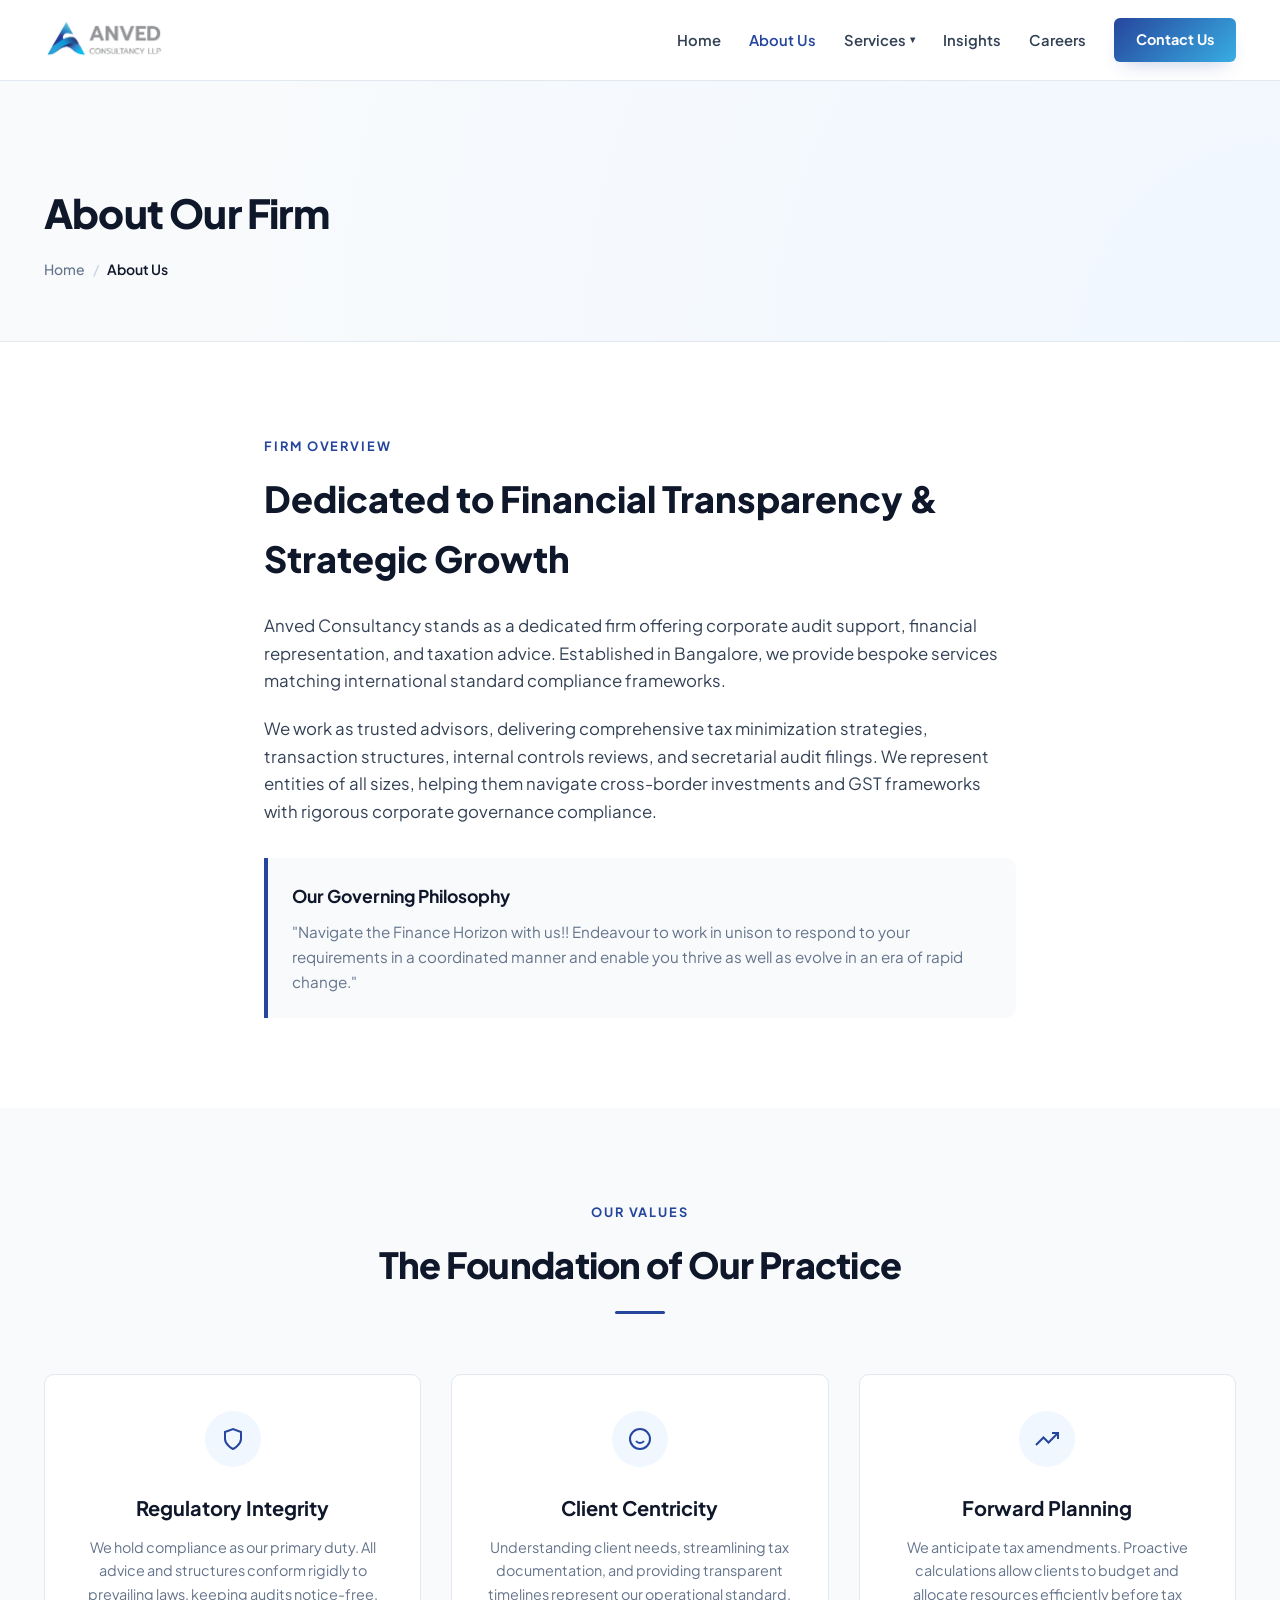
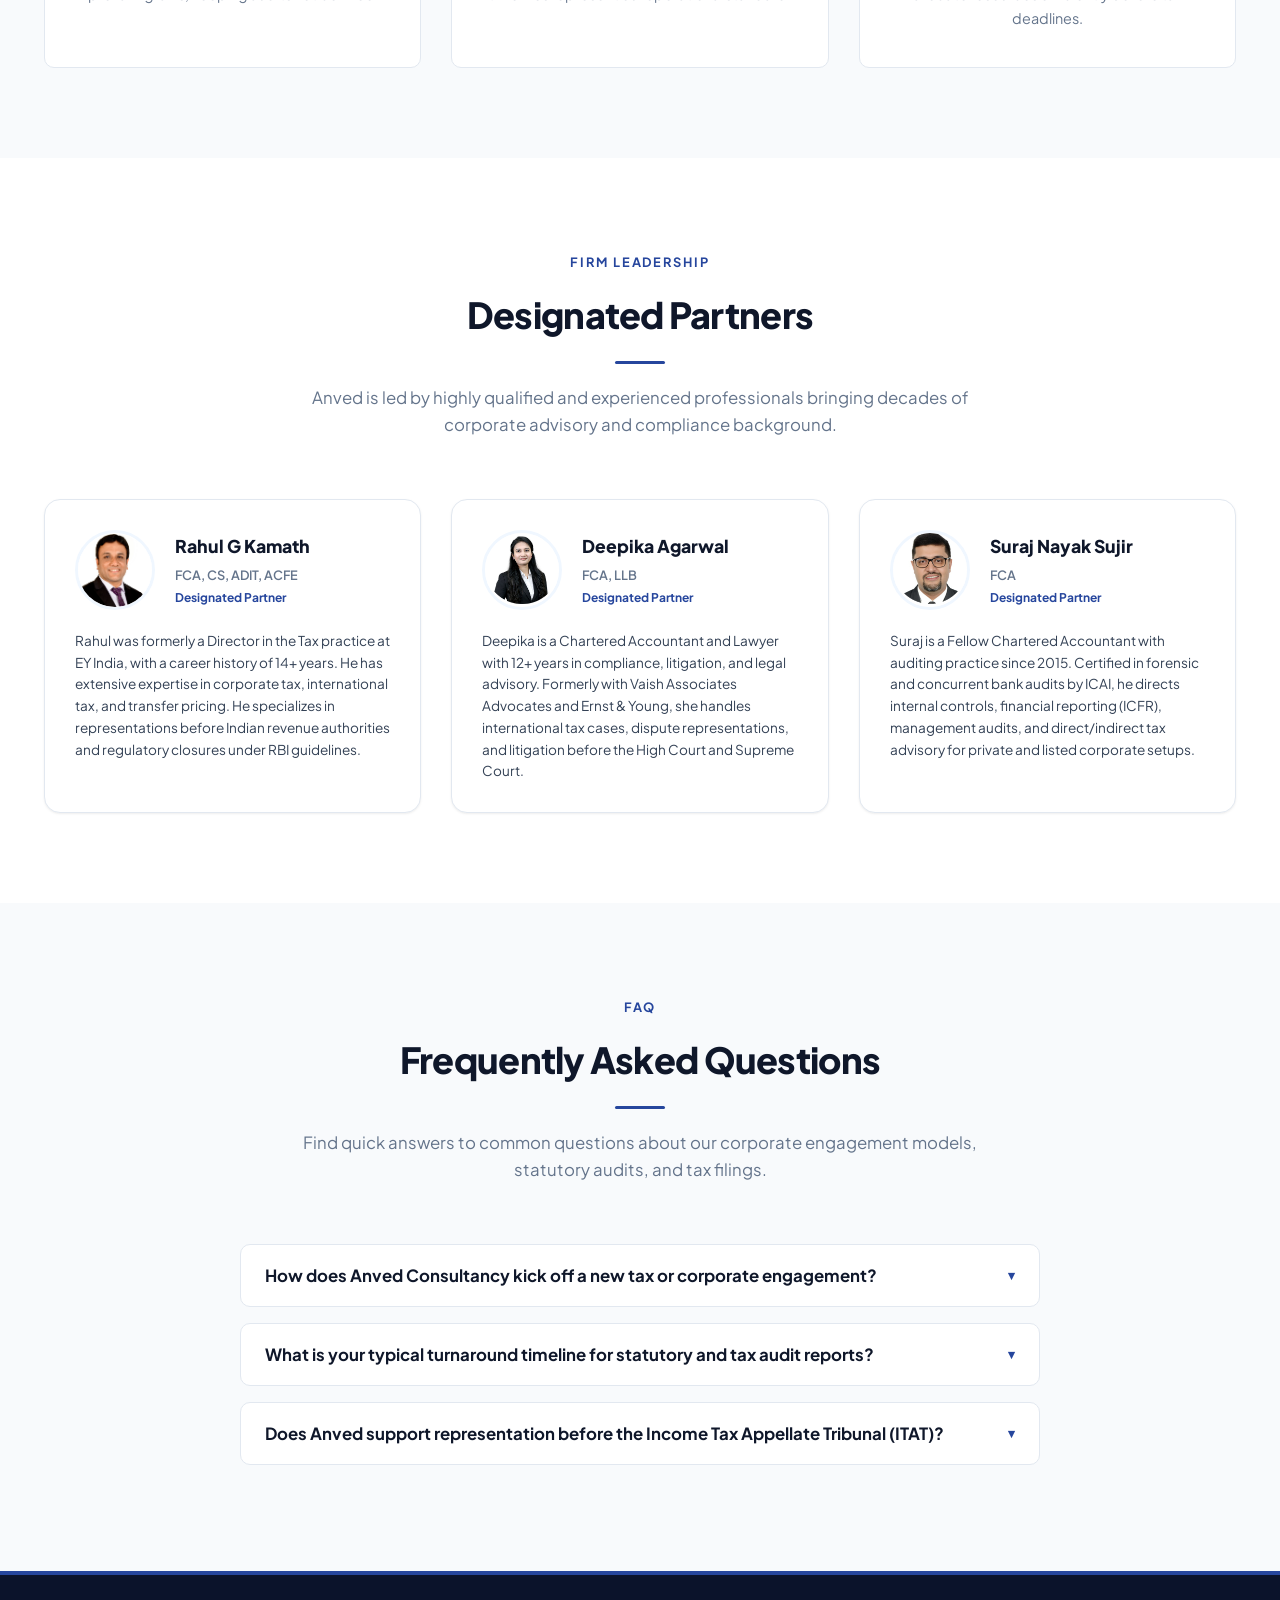
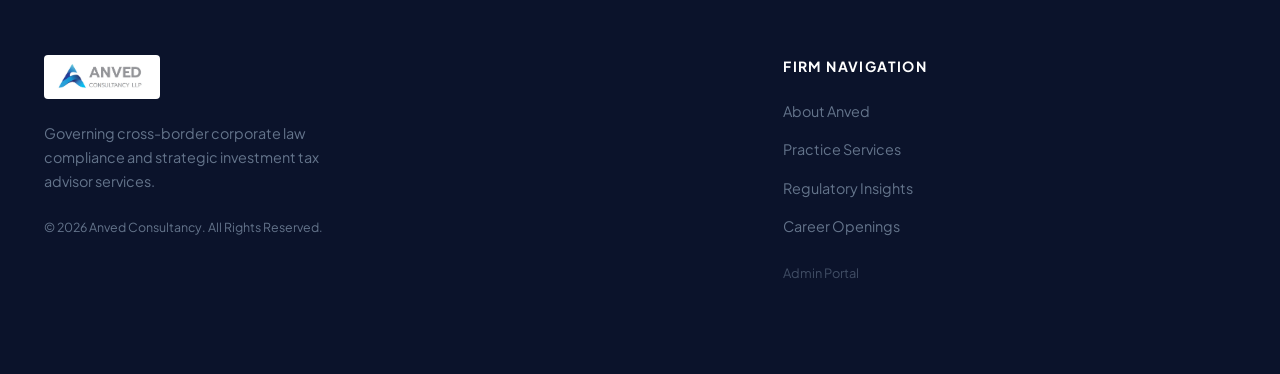
==== commit f40bf70f: "Add files via upload" ====
--- a/about.html
+++ b/about.html
@@ -75,7 +75,7 @@
 
     <!-- Introduction Section -->
     <section class="reveal">
-        <div class="container about-intro-grid">
+        <div class="container" style="max-width: 800px; margin: 0 auto;">
             <div class="about-intro-content">
                 <span class="section-subtitle">FIRM OVERVIEW</span>
                 <h2>Dedicated to Financial Transparency & Strategic Growth</h2>
@@ -85,16 +85,6 @@
                 <div class="firm-philosophy">
                     <h4>Our Governing Philosophy</h4>
                     <p>"Navigate the Finance Horizon with us!! Endeavour to work in unison to respond to your requirements in a coordinated manner and enable you thrive as well as evolve in an era of rapid change."</p>
-                </div>
-            </div>
-            <div class="about-intro-visual" style="display: flex; flex-direction: column; gap: 20px;">
-                <div style="background-color: var(--bg-secondary); border: 1px solid var(--border-color); border-radius: var(--border-radius-md); padding: 32px; text-align: center;">
-                    <h3 style="font-size: 1.25rem; font-weight: 800; color: var(--text-title); margin-bottom: 12px;">Firm Identity</h3>
-                    <p style="font-size: 0.9rem; color: var(--text-muted); line-height: 1.6; margin-bottom: 20px;">Anved Consultancy operates under statutory audit and regulatory guidelines. Based in the BTM South Layout, Bangalore, Karnataka, we support clients locally and globally.</p>
-                    <div style="display: flex; justify-content: space-between; font-size: 0.85rem; font-weight: 700; color: var(--text-title); border-top: 1px solid var(--border-color); padding-top: 16px;">
-                        <span>Incorporation Year</span>
-                        <span class="text-blue">2024</span>
-                    </div>
                 </div>
             </div>
         </div>
@@ -265,10 +255,7 @@
                 </ul>
             </div>
 
-            <div class="footer-disclaimer">
-                <h4>Legal & Registration Notice</h4>
-                <p class="disclaimer-text">Registered under corporate compliance boards. HQ Flat No. 112, Block A, Sumukha, Kalpavruksha, Kodichikkanahalli Road, Bangalore, India - 560076. Information presented is educational and does not constitute formal advisory until engagement is signed.</p>
-            </div>
+
         </div>
         <button class="back-to-top" id="backToTop" aria-label="Scroll to top">&#8593;</button>
     </footer>
--- a/styles.css
+++ b/styles.css
@@ -1591,7 +1591,7 @@
 
 .footer-grid {
     display: grid;
-    grid-template-columns: 1.1fr 0.8fr 1.1fr;
+    grid-template-columns: 1.5fr 1fr;
     gap: 60px;
     margin-bottom: 48px;
 }
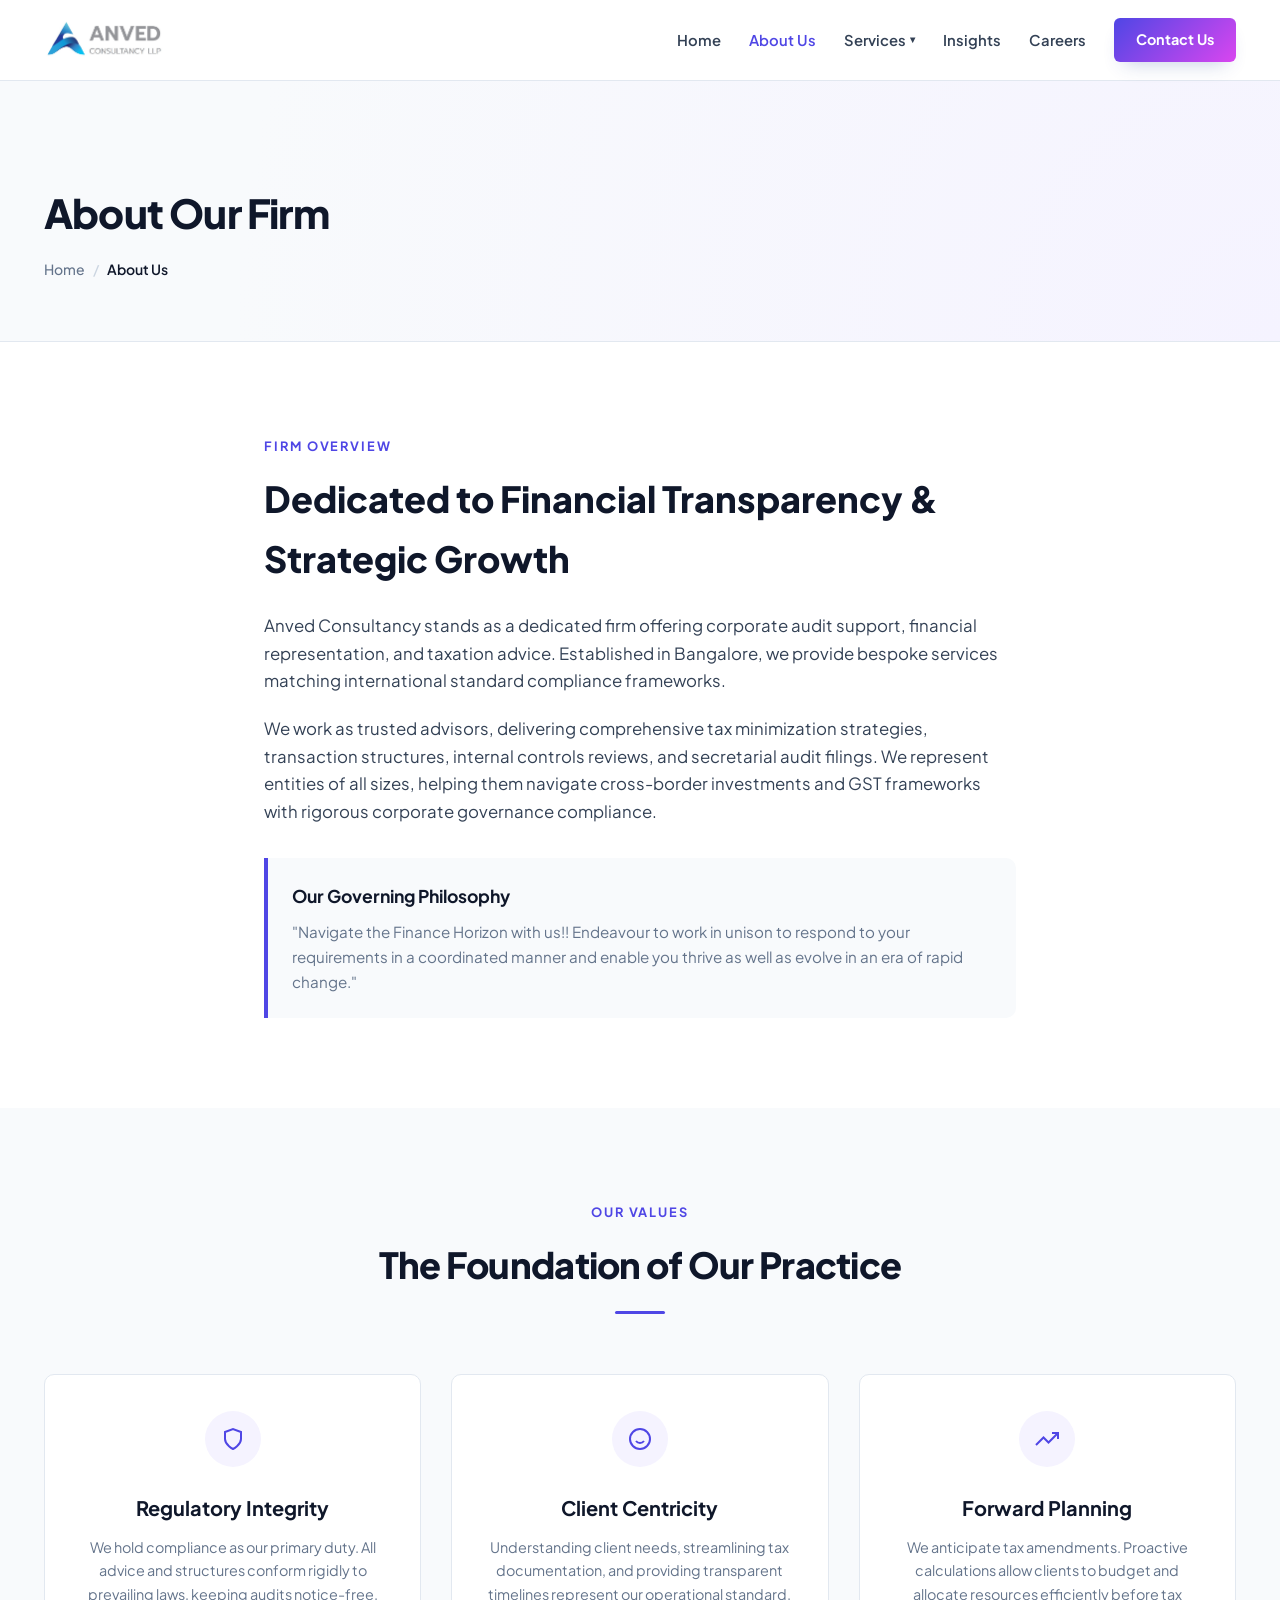
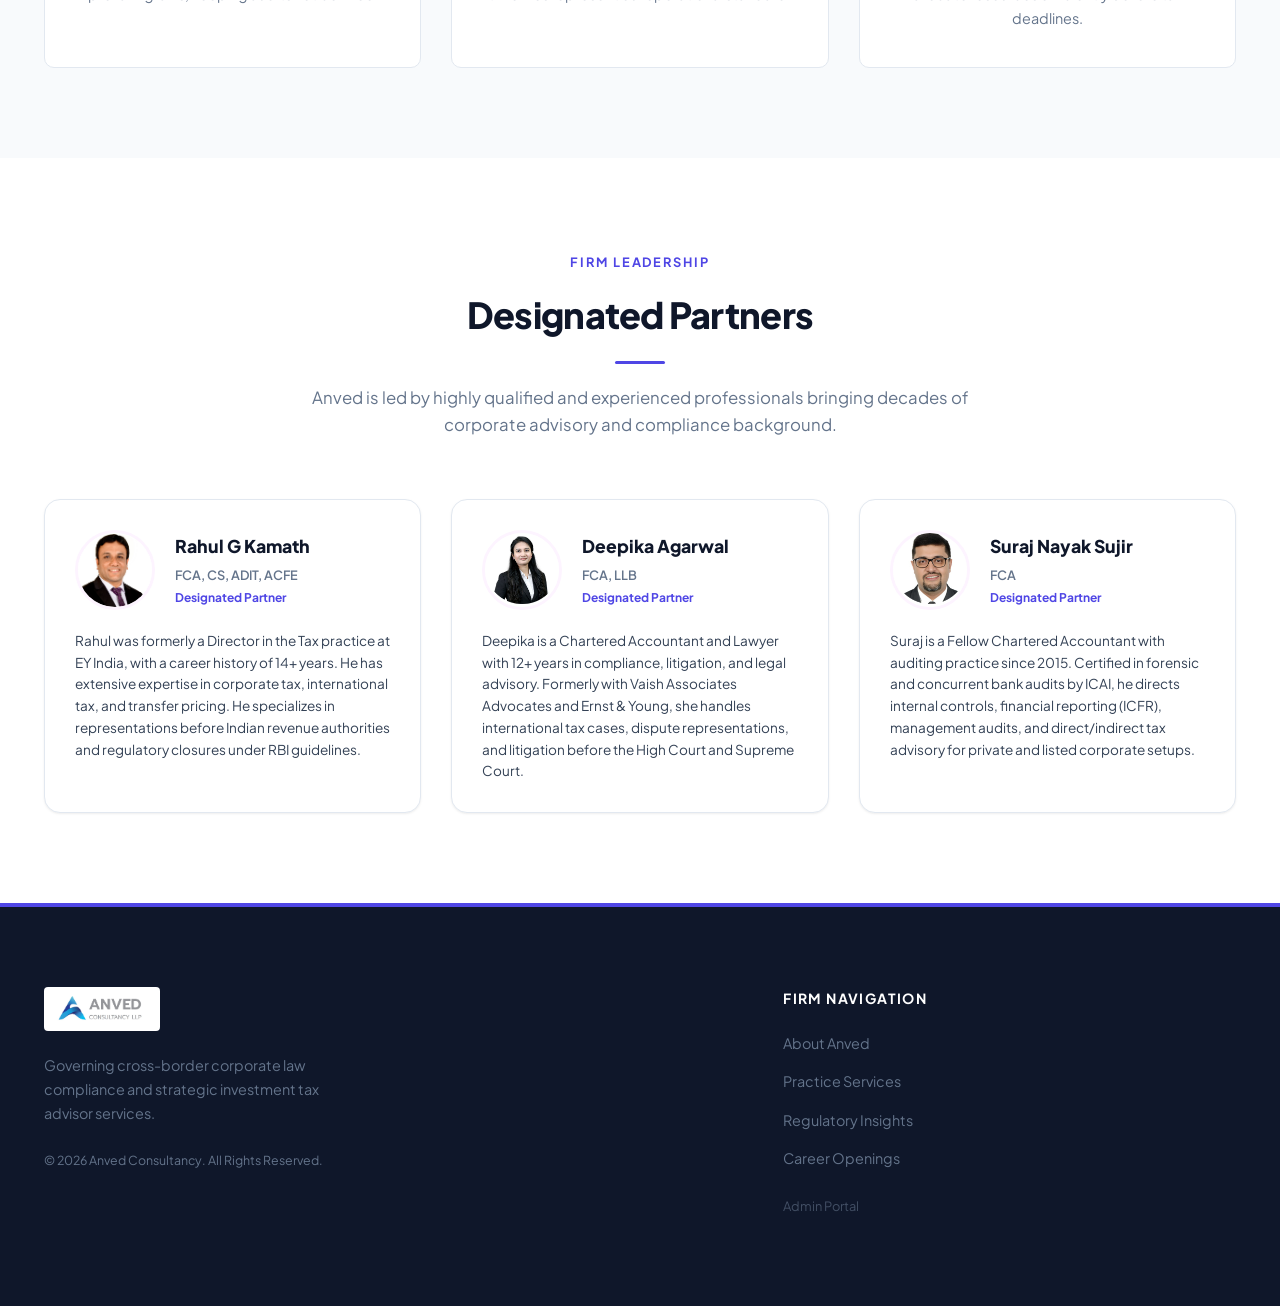
==== commit 361ad413: "Add files via upload" ====
--- a/about.html
+++ b/about.html
@@ -180,58 +180,7 @@
         </div>
     </section>
 
-    <!-- FAQ Section -->
-    <section class="bg-secondary reveal">
-        <div class="container">
-            <div class="section-header text-center">
-                <span class="section-subtitle">FAQ</span>
-                <h2 class="section-title">Frequently Asked Questions</h2>
-                <div class="title-underline"></div>
-                <p class="section-desc">Find quick answers to common questions about our corporate engagement models, statutory audits, and tax filings.</p>
-            </div>
-
-            <div class="faq-accordion-container">
-                <!-- FAQ 1 -->
-                <div class="faq-item">
-                    <button class="faq-trigger">
-                        <span>How does Anved Consultancy kick off a new tax or corporate engagement?</span>
-                        <span class="faq-icon">&#9662;</span>
-                    </button>
-                    <div class="faq-content">
-                        <div class="faq-content-inner">
-                            We initiate engagements with a dedicated discovery call to compile your company profile and structural details. Once scope boundaries are agreed, we set up a secure document transmission portal and define milestone deadlines.
-                        </div>
-                    </div>
-                </div>
-
-                <!-- FAQ 2 -->
-                <div class="faq-item">
-                    <button class="faq-trigger">
-                        <span>What is your typical turnaround timeline for statutory and tax audit reports?</span>
-                        <span class="faq-icon">&#9662;</span>
-                    </button>
-                    <div class="faq-content">
-                        <div class="faq-content-inner">
-                            Depending on firm size and transaction volumes, standard statutory audits require between 2 to 4 weeks once all primary ledgers, invoices, bank reconciliation statements, and MCA files are uploaded.
-                        </div>
-                    </div>
-                </div>
-
-                <!-- FAQ 3 -->
-                <div class="faq-item">
-                    <button class="faq-trigger">
-                        <span>Does Anved support representation before the Income Tax Appellate Tribunal (ITAT)?</span>
-                        <span class="faq-icon">&#9662;</span>
-                    </button>
-                    <div class="faq-content">
-                        <div class="faq-content-inner">
-                            Yes. Under Deepika Agarwal (Partner & Lawyer) and Rahul G Kamath (Tax Partner), our team compiles representation briefs, represents cases, and handles appeals before the ITAT, High Courts, and corporate tax dispute resolution boards.
-                        </div>
-                    </div>
-                </div>
-            </div>
-        </div>
-    </section>
+
 
     <!-- Footer -->
     <footer class="footer">
--- a/styles.css
+++ b/styles.css
@@ -8,21 +8,21 @@
 :root {
     --font-primary: 'Plus Jakarta Sans', sans-serif;
     
-    /* Official Brand Colors (Navy & Royal Blue Gradient) */
-    --primary: #26469D;            /* Dark Navy Blue */
-    --primary-hover: #1D357A;
-    --primary-glow: rgba(38, 70, 157, 0.15);
-    
-    --accent: #38ADE3;             /* Bright Royal Blue */
-    --accent-hover: #26469D;
-    --accent-glow: rgba(56, 173, 227, 0.15);
-    --accent-light: #F0F7FF;       /* Light Ice Blue */
+    /* Vibrant Colorful Brand System (Indigo, Purple, Teal & Gold) */
+    --primary: #4F46E5;            /* Rich Indigo */
+    --primary-hover: #4338CA;
+    --primary-glow: rgba(79, 70, 229, 0.15);
+    
+    --accent: #D946EF;             /* Bright Fuchsia/Purple */
+    --accent-hover: #C084FC;
+    --accent-glow: rgba(217, 70, 239, 0.15);
+    --accent-light: #FDF4FF;       /* Soft Light Pink/Fuchsia */
     
     --bg-primary: #FFFFFF;
     --bg-secondary: #F8FAFC;       /* Slate 50 */
-    --bg-dark: #0B132B;            /* Deep Blue-Black */
-    --bg-dark-hover: #1C2541;      /* Slate 800 */
-    --bg-accent-light: #F0F7FF;
+    --bg-dark: #0F172A;            /* Deep Slate 900 */
+    --bg-dark-hover: #1E293B;      /* Slate 800 */
+    --bg-accent-light: #F5F3FF;
     
     --text-primary: #334155;       /* Slate 700 */
     --text-title: #0F172A;         /* Slate 900 */
@@ -163,7 +163,7 @@
 
 .btn-primary:hover {
     transform: translateY(-1px);
-    box-shadow: 0 12px 24px -8px rgba(38, 70, 157, 0.45);
+    box-shadow: 0 12px 24px -8px rgba(79, 70, 229, 0.45);
 }
 
 .btn-secondary {
@@ -2047,3 +2047,40 @@
         flex-direction: column;
     }
 }
+
+/* ==========================================================================
+   TYPING ENGINE, IMAGE FLOATING & HEADER BLUR GLASSMORPHISM
+   ========================================================================== */
+
+/* Typed text cursor blink */
+.typed-cursor {
+    border-right: 3px solid var(--accent);
+    padding-right: 4px;
+    animation: blink-cursor 0.75s step-end infinite;
+    white-space: nowrap;
+}
+@keyframes blink-cursor {
+    from, to { border-color: transparent }
+    50% { border-color: var(--accent); }
+}
+
+/* Floating animation for hero image */
+.hero-card-img {
+    animation: floatImage 6s ease-in-out infinite;
+}
+@keyframes floatImage {
+    0%, 100% { transform: translateY(0); }
+    50% { transform: translateY(-12px); }
+}
+
+/* Glassmorphism Header state on scroll */
+.navbar-header {
+    transition: background 0.3s ease, padding 0.3s ease, box-shadow 0.3s ease !important;
+}
+.navbar-header.scrolled {
+    background: rgba(255, 255, 255, 0.88) !important;
+    backdrop-filter: blur(12px) !important;
+    -webkit-backdrop-filter: blur(12px) !important;
+    box-shadow: var(--shadow-sm) !important;
+    padding: 12px 0 !important;
+}
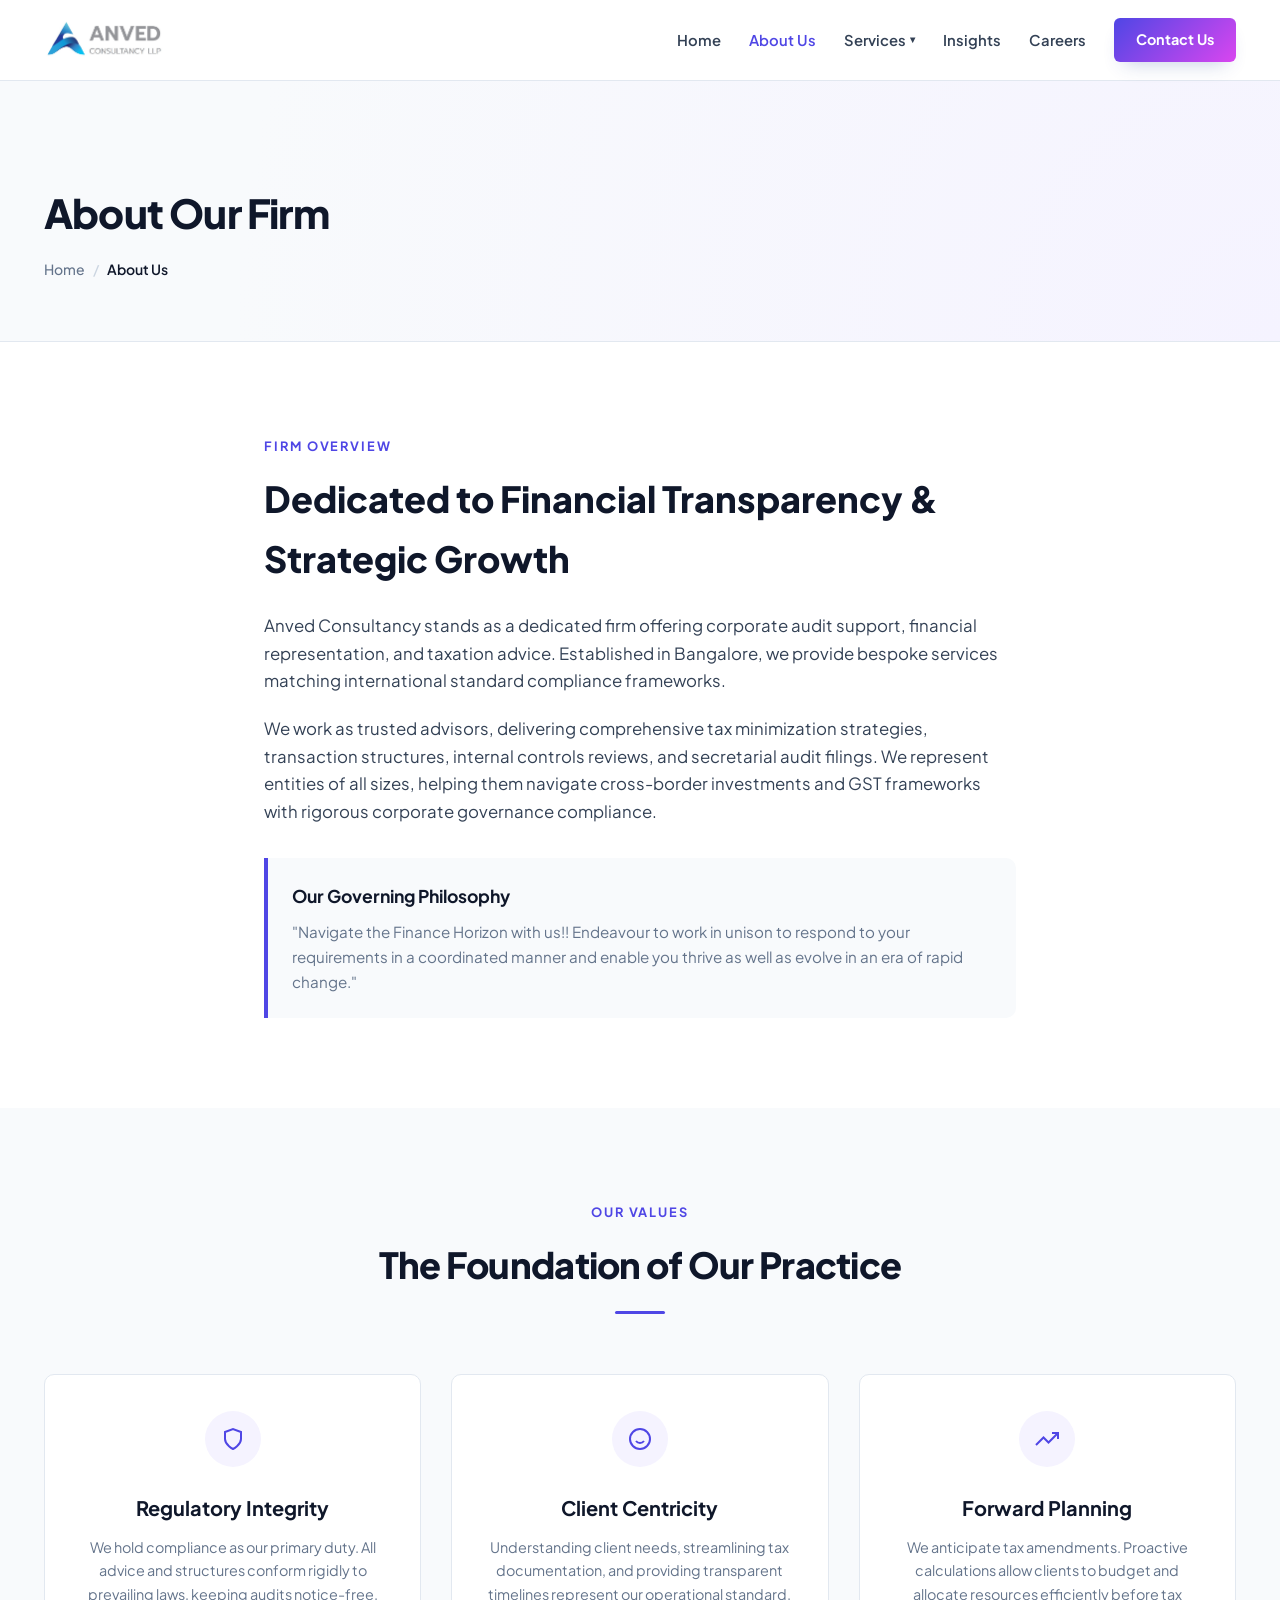
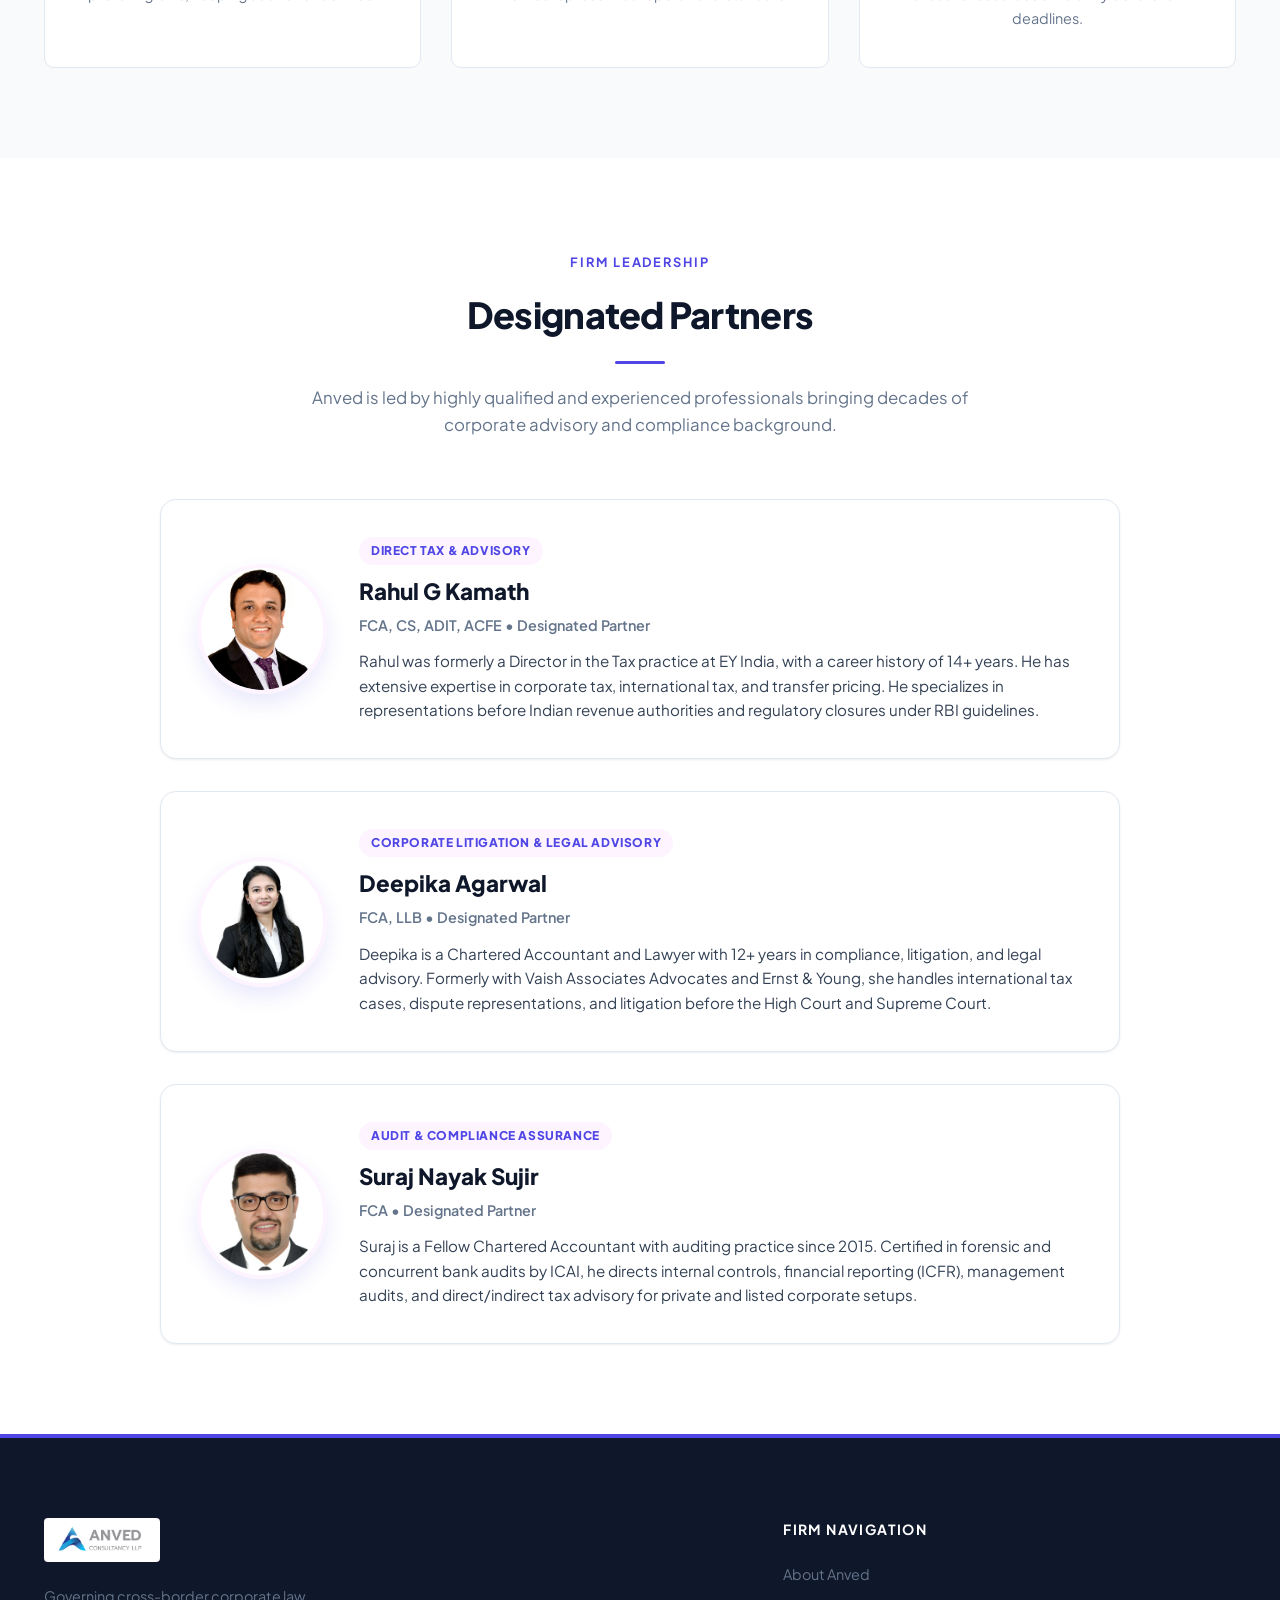
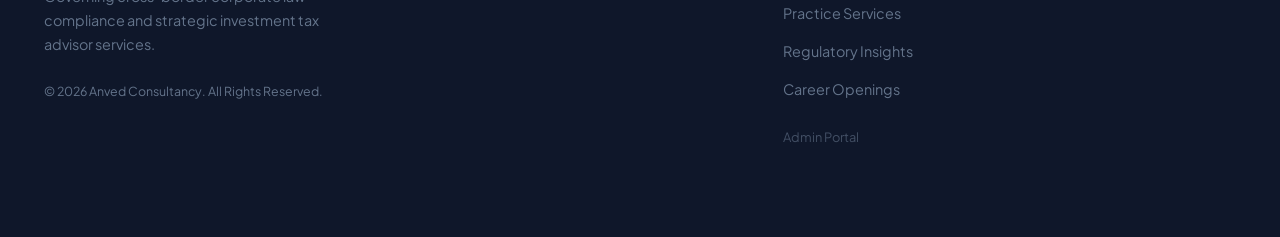
==== commit 06a20af1: "Add files via upload" ====
--- a/about.html
+++ b/about.html
@@ -137,44 +137,44 @@
                 <p class="section-desc">Anved is led by highly qualified and experienced professionals bringing decades of corporate advisory and compliance background.</p>
             </div>
 
-            <div class="partners-profile-grid" style="display: grid; grid-template-columns: repeat(auto-fit, minmax(320px, 1fr)); gap: 30px; margin-top: 40px;">
+            <div class="partners-profile-list" style="display: flex; flex-direction: column; gap: 32px; margin-top: 40px; max-width: 960px; margin-left: auto; margin-right: auto;">
                 <!-- Partner 1: Rahul G Kamath -->
-                <div style="background-color: var(--bg-primary); border: 1px solid var(--border-color); border-radius: var(--border-radius-lg); padding: 30px; box-shadow: var(--shadow-sm); transition: all 0.3s ease;">
-                    <div style="display: flex; gap: 20px; align-items: center; margin-bottom: 20px;">
-                        <img src="assets/partner-rahul.png" alt="Rahul G Kamath" style="width: 80px; height: 80px; border-radius: 50%; object-fit: cover; border: 3px solid var(--accent-light);">
-                        <div>
-                            <h3 style="font-size: 1.1rem; font-weight: 800; color: var(--text-title); margin: 0;">Rahul G Kamath</h3>
-                            <span style="font-size: 0.8rem; font-weight: 600; color: var(--text-muted); display: block; margin-top: 4px;">FCA, CS, ADIT, ACFE</span>
-                            <span style="font-size: 0.75rem; font-weight: 700; color: var(--primary); display: block; margin-top: 2px;">Designated Partner</span>
-                        </div>
-                    </div>
-                    <p style="font-size: 0.85rem; color: var(--text-body); line-height: 1.6;">Rahul was formerly a Director in the Tax practice at EY India, with a career history of 14+ years. He has extensive expertise in corporate tax, international tax, and transfer pricing. He specializes in representations before Indian revenue authorities and regulatory closures under RBI guidelines.</p>
+                <div class="partner-profile-card-large" style="display: flex; gap: 32px; background: white; border: 1px solid var(--border-color); border-radius: var(--border-radius-lg); padding: 36px; box-shadow: var(--shadow-sm); transition: transform 0.3s ease, box-shadow 0.3s ease; align-items: center;">
+                    <div style="flex-shrink: 0; text-align: center;">
+                        <img src="assets/partner-rahul.png" alt="Rahul G Kamath" style="width: 130px; height: 130px; border-radius: 50%; object-fit: cover; border: 4px solid var(--accent-light); box-shadow: 0 10px 20px rgba(79, 70, 229, 0.12);">
+                    </div>
+                    <div style="flex-grow: 1;">
+                        <span style="font-size: 0.75rem; font-weight: 800; text-transform: uppercase; color: var(--primary); letter-spacing: 0.05em; background: var(--accent-light); padding: 4px 12px; border-radius: 20px; display: inline-block; margin-bottom: 8px;">Direct Tax & Advisory</span>
+                        <h3 style="font-size: 1.4rem; font-weight: 800; color: var(--text-title); margin: 0 0 4px 0;">Rahul G Kamath</h3>
+                        <span style="font-size: 0.9rem; font-weight: 600; color: var(--text-muted); display: block; margin-bottom: 12px;">FCA, CS, ADIT, ACFE &bull; Designated Partner</span>
+                        <p style="font-size: 0.95rem; color: var(--text-primary); line-height: 1.6; margin: 0;">Rahul was formerly a Director in the Tax practice at EY India, with a career history of 14+ years. He has extensive expertise in corporate tax, international tax, and transfer pricing. He specializes in representations before Indian revenue authorities and regulatory closures under RBI guidelines.</p>
+                    </div>
                 </div>
 
                 <!-- Partner 2: Deepika Agarwal -->
-                <div style="background-color: var(--bg-primary); border: 1px solid var(--border-color); border-radius: var(--border-radius-lg); padding: 30px; box-shadow: var(--shadow-sm); transition: all 0.3s ease;">
-                    <div style="display: flex; gap: 20px; align-items: center; margin-bottom: 20px;">
-                        <img src="assets/partner-deepika.png" alt="Deepika Agarwal" style="width: 80px; height: 80px; border-radius: 50%; object-fit: cover; border: 3px solid var(--accent-light);">
-                        <div>
-                            <h3 style="font-size: 1.1rem; font-weight: 800; color: var(--text-title); margin: 0;">Deepika Agarwal</h3>
-                            <span style="font-size: 0.8rem; font-weight: 600; color: var(--text-muted); display: block; margin-top: 4px;">FCA, LLB</span>
-                            <span style="font-size: 0.75rem; font-weight: 700; color: var(--primary); display: block; margin-top: 2px;">Designated Partner</span>
-                        </div>
-                    </div>
-                    <p style="font-size: 0.85rem; color: var(--text-body); line-height: 1.6;">Deepika is a Chartered Accountant and Lawyer with 12+ years in compliance, litigation, and legal advisory. Formerly with Vaish Associates Advocates and Ernst & Young, she handles international tax cases, dispute representations, and litigation before the High Court and Supreme Court.</p>
+                <div class="partner-profile-card-large" style="display: flex; gap: 32px; background: white; border: 1px solid var(--border-color); border-radius: var(--border-radius-lg); padding: 36px; box-shadow: var(--shadow-sm); transition: transform 0.3s ease, box-shadow 0.3s ease; align-items: center;">
+                    <div style="flex-shrink: 0; text-align: center;">
+                        <img src="assets/partner-deepika.png" alt="Deepika Agarwal" style="width: 130px; height: 130px; border-radius: 50%; object-fit: cover; border: 4px solid var(--accent-light); box-shadow: 0 10px 20px rgba(79, 70, 229, 0.12);">
+                    </div>
+                    <div style="flex-grow: 1;">
+                        <span style="font-size: 0.75rem; font-weight: 800; text-transform: uppercase; color: var(--primary); letter-spacing: 0.05em; background: var(--accent-light); padding: 4px 12px; border-radius: 20px; display: inline-block; margin-bottom: 8px;">Corporate Litigation & Legal Advisory</span>
+                        <h3 style="font-size: 1.4rem; font-weight: 800; color: var(--text-title); margin: 0 0 4px 0;">Deepika Agarwal</h3>
+                        <span style="font-size: 0.9rem; font-weight: 600; color: var(--text-muted); display: block; margin-bottom: 12px;">FCA, LLB &bull; Designated Partner</span>
+                        <p style="font-size: 0.95rem; color: var(--text-primary); line-height: 1.6; margin: 0;">Deepika is a Chartered Accountant and Lawyer with 12+ years in compliance, litigation, and legal advisory. Formerly with Vaish Associates Advocates and Ernst & Young, she handles international tax cases, dispute representations, and litigation before the High Court and Supreme Court.</p>
+                    </div>
                 </div>
 
                 <!-- Partner 3: Suraj Nayak Sujir -->
-                <div style="background-color: var(--bg-primary); border: 1px solid var(--border-color); border-radius: var(--border-radius-lg); padding: 30px; box-shadow: var(--shadow-sm); transition: all 0.3s ease;">
-                    <div style="display: flex; gap: 20px; align-items: center; margin-bottom: 20px;">
-                        <img src="assets/partner-suraj.png" alt="Suraj Nayak Sujir" style="width: 80px; height: 80px; border-radius: 50%; object-fit: cover; border: 3px solid var(--accent-light);">
-                        <div>
-                            <h3 style="font-size: 1.1rem; font-weight: 800; color: var(--text-title); margin: 0;">Suraj Nayak Sujir</h3>
-                            <span style="font-size: 0.8rem; font-weight: 600; color: var(--text-muted); display: block; margin-top: 4px;">FCA</span>
-                            <span style="font-size: 0.75rem; font-weight: 700; color: var(--primary); display: block; margin-top: 2px;">Designated Partner</span>
-                        </div>
-                    </div>
-                    <p style="font-size: 0.85rem; color: var(--text-body); line-height: 1.6;">Suraj is a Fellow Chartered Accountant with auditing practice since 2015. Certified in forensic and concurrent bank audits by ICAI, he directs internal controls, financial reporting (ICFR), management audits, and direct/indirect tax advisory for private and listed corporate setups.</p>
+                <div class="partner-profile-card-large" style="display: flex; gap: 32px; background: white; border: 1px solid var(--border-color); border-radius: var(--border-radius-lg); padding: 36px; box-shadow: var(--shadow-sm); transition: transform 0.3s ease, box-shadow 0.3s ease; align-items: center;">
+                    <div style="flex-shrink: 0; text-align: center;">
+                        <img src="assets/partner-suraj.png" alt="Suraj Nayak Sujir" style="width: 130px; height: 130px; border-radius: 50%; object-fit: cover; border: 4px solid var(--accent-light); box-shadow: 0 10px 20px rgba(79, 70, 229, 0.12);">
+                    </div>
+                    <div style="flex-grow: 1;">
+                        <span style="font-size: 0.75rem; font-weight: 800; text-transform: uppercase; color: var(--primary); letter-spacing: 0.05em; background: var(--accent-light); padding: 4px 12px; border-radius: 20px; display: inline-block; margin-bottom: 8px;">Audit & Compliance Assurance</span>
+                        <h3 style="font-size: 1.4rem; font-weight: 800; color: var(--text-title); margin: 0 0 4px 0;">Suraj Nayak Sujir</h3>
+                        <span style="font-size: 0.9rem; font-weight: 600; color: var(--text-muted); display: block; margin-bottom: 12px;">FCA &bull; Designated Partner</span>
+                        <p style="font-size: 0.95rem; color: var(--text-primary); line-height: 1.6; margin: 0;">Suraj is a Fellow Chartered Accountant with auditing practice since 2015. Certified in forensic and concurrent bank audits by ICAI, he directs internal controls, financial reporting (ICFR), management audits, and direct/indirect tax advisory for private and listed corporate setups.</p>
+                    </div>
                 </div>
             </div>
         </div>
--- a/styles.css
+++ b/styles.css
@@ -2084,3 +2084,11 @@
     box-shadow: var(--shadow-sm) !important;
     padding: 12px 0 !important;
 }
+
+@media (max-width: 768px) {
+    .partner-profile-card-large {
+        flex-direction: column !important;
+        text-align: center;
+        padding: 24px !important;
+    }
+}
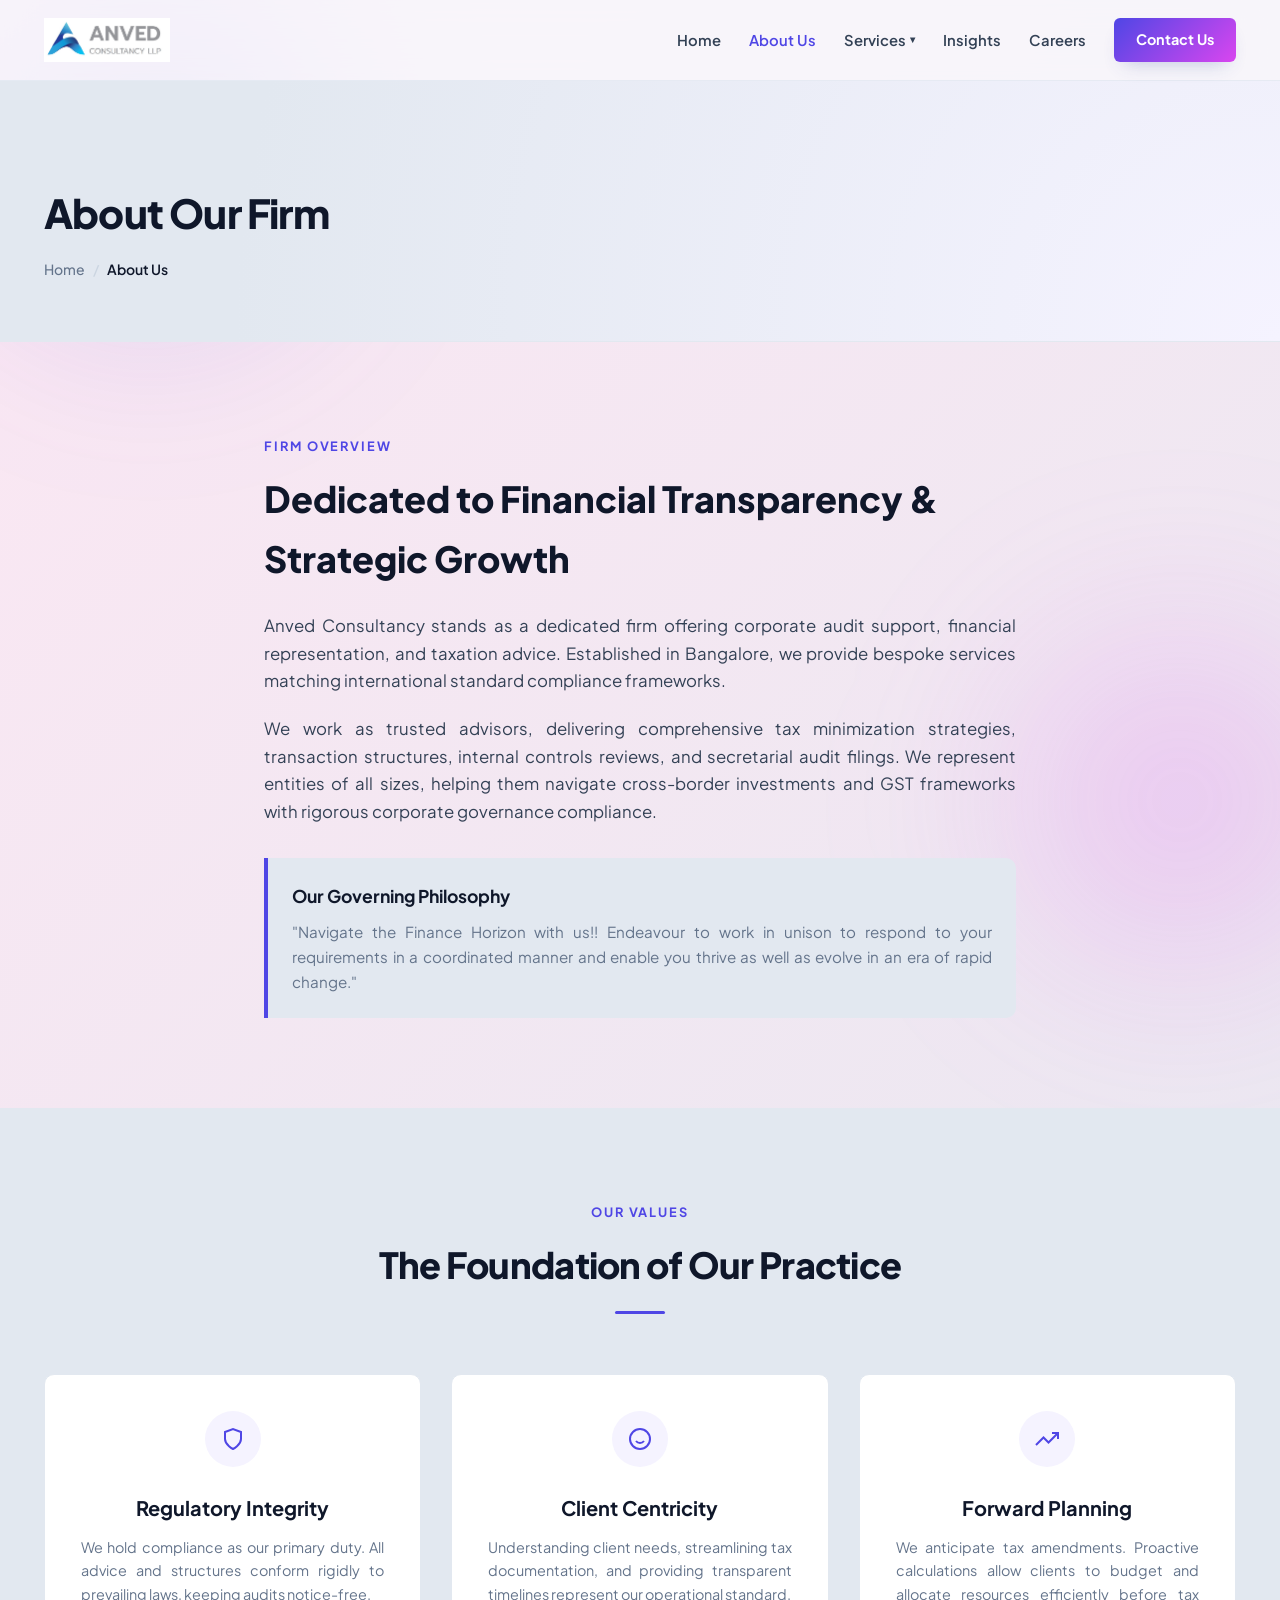
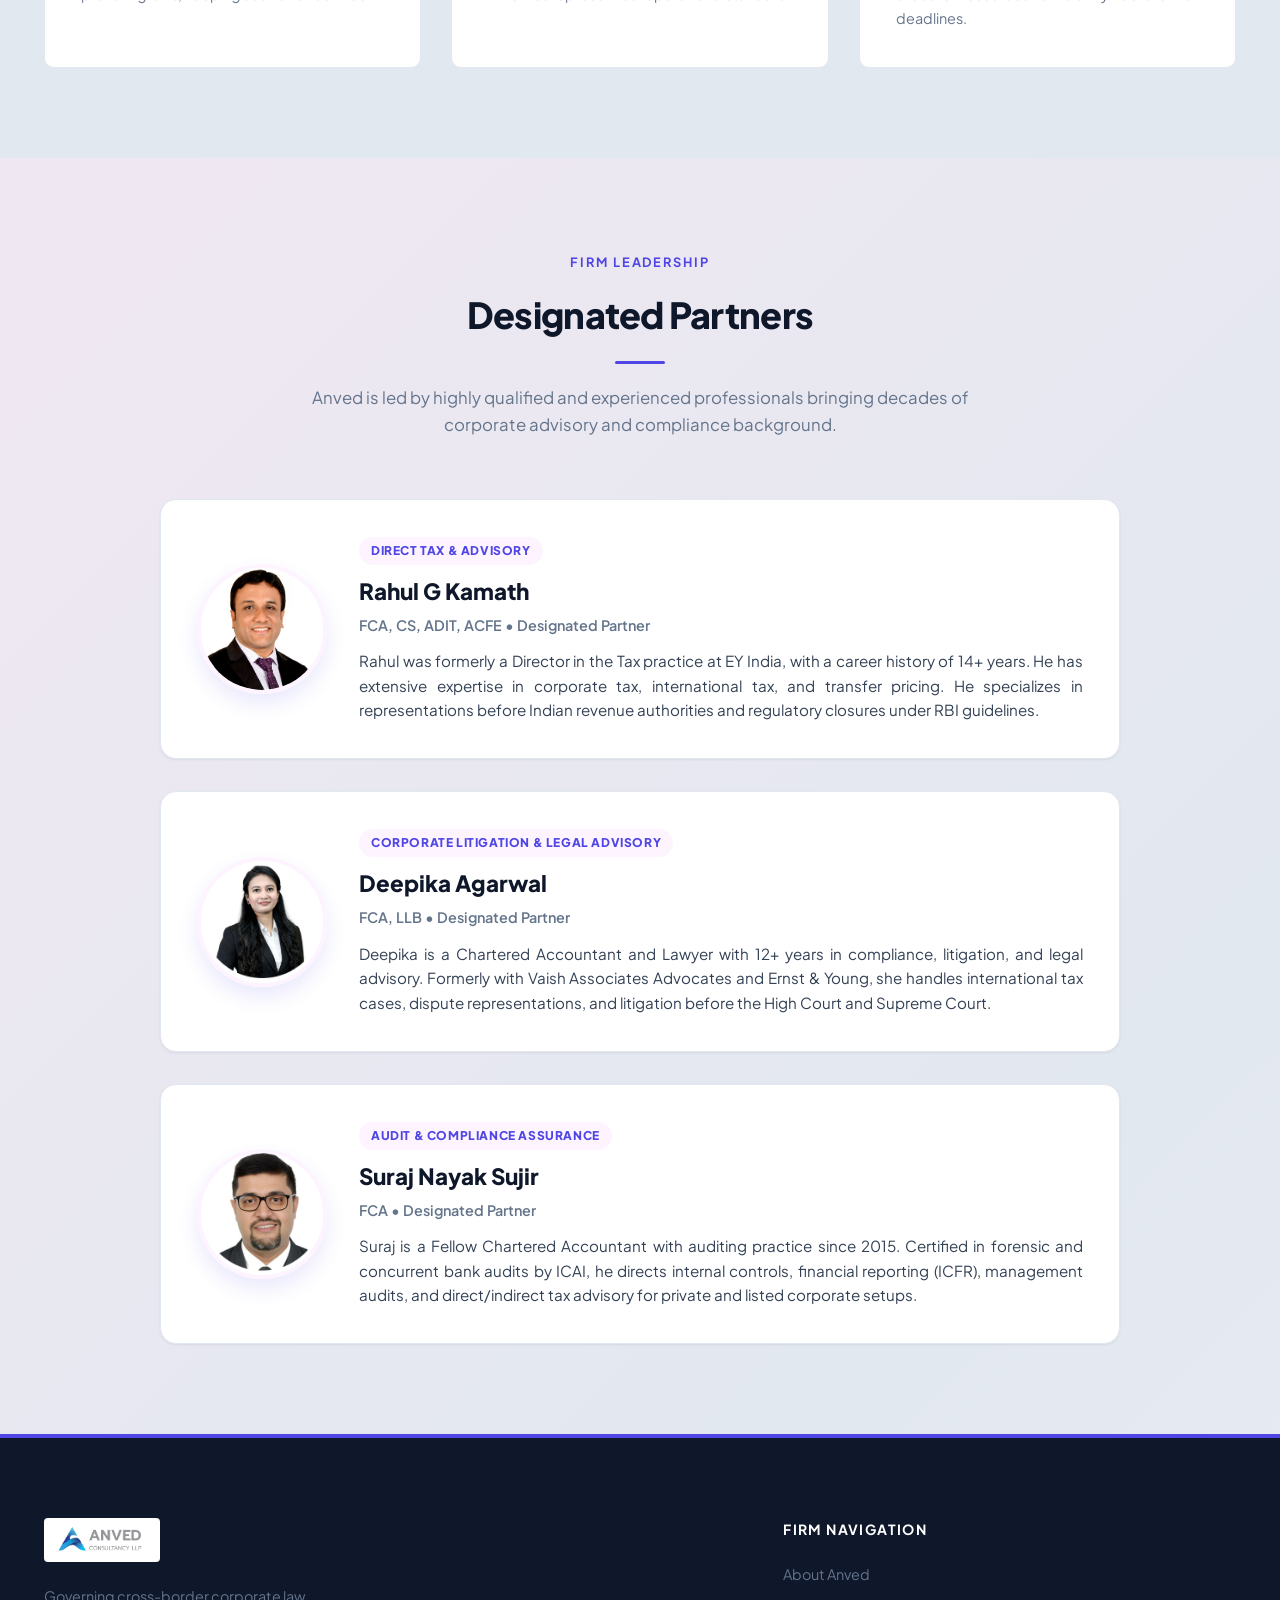
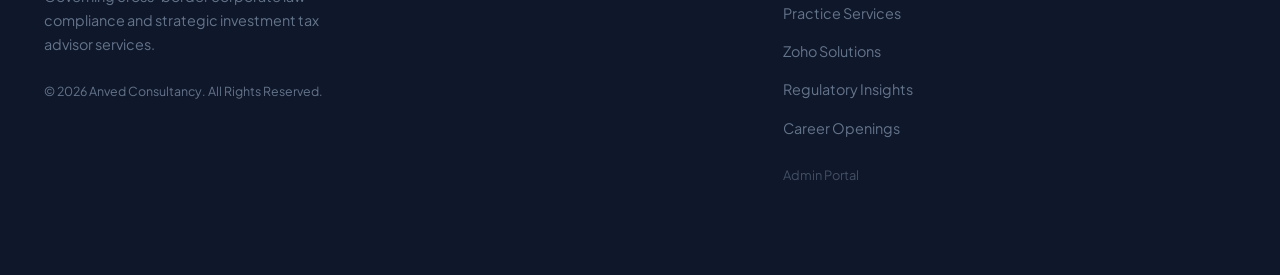
==== commit f64490db: "Add files via upload" ====
--- a/about.html
+++ b/about.html
@@ -39,6 +39,7 @@
                         <a href="services.html#litigation">Litigation Support</a>
                         <a href="services.html#transfer-pricing">Transfer Pricing</a>
                         <a href="services.html#statutory-audit">Statutory & Tax Audit</a>
+                        <a href="zoho.html" style="font-weight: 800; color: var(--primary); border-top: 1px solid var(--border-color); margin-top: 6px; padding-top: 8px;">Zoho Finance Solutions</a>
                     </div>
                 </div>
 
@@ -198,6 +199,7 @@
                 <ul>
                     <li><a href="about.html">About Anved</a></li>
                     <li><a href="services.html">Practice Services</a></li>
+                    <li><a href="zoho.html">Zoho Solutions</a></li>
                     <li><a href="insights.html">Regulatory Insights</a></li>
                     <li><a href="careers.html">Career Openings</a></li>
                     <li><a href="admin.html" style="opacity: 0.6; font-size: 0.8rem; margin-top: 12px; display: inline-block;">Admin Portal</a></li>
--- a/styles.css
+++ b/styles.css
@@ -18,8 +18,9 @@
     --accent-glow: rgba(217, 70, 239, 0.15);
     --accent-light: #FDF4FF;       /* Soft Light Pink/Fuchsia */
     
-    --bg-primary: #FFFFFF;
-    --bg-secondary: #F8FAFC;       /* Slate 50 */
+    --bg-primary: #F1F5F9;         /* Sophisticated Cool Slate Canvas */
+    --bg-secondary: #E2E8F0;       /* Darker Slate Section Separator */
+    --bg-card: #FFFFFF;            /* Pure White Card Canvas */
     --bg-dark: #0F172A;            /* Deep Slate 900 */
     --bg-dark-hover: #1E293B;      /* Slate 800 */
     --bg-accent-light: #F5F3FF;
@@ -64,10 +65,60 @@
 
 body {
     font-family: var(--font-primary);
-    background-color: var(--bg-primary);
+    background: linear-gradient(-45deg, #F1F5F9 0%, #E0E7FF 30%, #FDF4FF 60%, #E2E8F0 80%, #FCE7F3 100%);
+    background-size: 400% 400%;
+    animation: gradientAnimation 20s ease infinite;
     color: var(--text-primary);
     line-height: 1.65;
     overflow-x: hidden;
+}
+
+body::before {
+    content: '';
+    position: fixed;
+    width: 500px;
+    height: 500px;
+    border-radius: 50%;
+    background: radial-gradient(circle, rgba(79, 70, 229, 0.25) 0%, rgba(79, 70, 229, 0) 70%);
+    top: -100px;
+    left: -100px;
+    filter: blur(80px);
+    z-index: -1;
+    pointer-events: none;
+    animation: floatBlob1 25s infinite alternate ease-in-out;
+}
+
+body::after {
+    content: '';
+    position: fixed;
+    width: 500px;
+    height: 500px;
+    border-radius: 50%;
+    background: radial-gradient(circle, rgba(217, 70, 239, 0.25) 0%, rgba(217, 70, 239, 0) 70%);
+    bottom: -150px;
+    right: -150px;
+    filter: blur(80px);
+    z-index: -1;
+    pointer-events: none;
+    animation: floatBlob2 25s infinite alternate ease-in-out;
+}
+
+@keyframes gradientAnimation {
+    0% { background-position: 0% 50%; }
+    50% { background-position: 100% 50%; }
+    100% { background-position: 0% 50%; }
+}
+
+@keyframes floatBlob1 {
+    0% { transform: translate(0, 0) scale(1); }
+    50% { transform: translate(80px, 50px) scale(1.1); }
+    100% { transform: translate(-30px, 90px) scale(0.9); }
+}
+
+@keyframes floatBlob2 {
+    0% { transform: translate(0, 0) scale(1); }
+    50% { transform: translate(-90px, -60px) scale(1.1); }
+    100% { transform: translate(40px, -40px) scale(0.9); }
 }
 
 img {
@@ -167,15 +218,18 @@
 }
 
 .btn-secondary {
-    background-color: transparent;
-    border: 1px solid var(--border-color);
-    color: var(--text-title);
+    background-color: var(--bg-card);
+    border: 2px solid var(--primary);
+    color: var(--primary);
+    font-weight: 700;
 }
 
 .btn-secondary:hover {
-    background-color: var(--bg-secondary);
-    border-color: var(--text-muted);
-    transform: translateY(-1px);
+    background-color: var(--accent-light);
+    border-color: var(--accent);
+    color: var(--accent);
+    transform: translateY(-2px);
+    box-shadow: 0 6px 16px rgba(79, 70, 229, 0.12);
 }
 
 .btn-dark {
@@ -282,15 +336,17 @@
     left: 0;
     width: 100%;
     z-index: 1000;
-    background: rgba(255, 255, 255, 0.95);
-    backdrop-filter: blur(12px);
-    border-bottom: 1px solid var(--border-color);
+    background: rgba(248, 250, 252, 0.75); /* Frosted Slate Glass */
+    backdrop-filter: blur(16px);
+    -webkit-backdrop-filter: blur(16px);
+    border-bottom: 1px solid rgba(226, 232, 240, 0.8);
     transition: var(--transition-normal);
 }
 
 .navbar-header.scrolled {
     padding: 6px 0;
-    box-shadow: var(--shadow-md);
+    background: rgba(248, 250, 252, 0.85);
+    box-shadow: var(--shadow-sm);
 }
 
 .navbar-container {
@@ -380,7 +436,7 @@
     left: 50%;
     transform: translateX(-50%) translateY(10px);
     width: 240px;
-    background-color: var(--bg-primary);
+    background-color: var(--bg-card);
     border: 1px solid var(--border-color);
     box-shadow: var(--shadow-premium);
     border-radius: var(--border-radius-md);
@@ -444,7 +500,7 @@
    ========================================================================== */
 .hero-slider-section {
     padding: 180px 0 100px 0;
-    background: radial-gradient(circle at 0% 0%, var(--bg-accent-light) 0%, #FFFFFF 70%);
+    background: radial-gradient(circle at 0% 0%, var(--bg-accent-light) 0%, var(--bg-primary) 70%);
 }
 
 .hero-grid {
@@ -493,11 +549,11 @@
 }
 
 .hero-brands-intro {
-    font-size: 0.75rem;
-    font-weight: 700;
+    font-size: 0.8rem;
+    font-weight: 800;
     text-transform: uppercase;
-    letter-spacing: 0.1em;
-    color: var(--text-muted);
+    letter-spacing: 0.12em;
+    color: var(--primary);
     margin-bottom: 16px;
 }
 
@@ -508,10 +564,18 @@
 }
 
 .brand-logo-item {
-    font-size: 1.1rem;
+    font-size: 1.15rem;
     font-weight: 800;
-    color: var(--border-hover);
-    letter-spacing: 0.05em;
+    color: var(--text-title);
+    opacity: 0.75;
+    letter-spacing: 0.08em;
+    transition: all 0.3s ease;
+}
+
+.brand-logo-item:hover {
+    opacity: 1;
+    color: var(--accent);
+    transform: translateY(-1px);
 }
 
 .hero-visual-wrapper {
@@ -533,7 +597,7 @@
 }
 
 .home-service-item {
-    background-color: var(--bg-primary);
+    background-color: var(--bg-card);
     border: 1px solid var(--border-color);
     border-radius: var(--border-radius-md);
     padding: 28px;
@@ -578,16 +642,23 @@
     line-height: 1.5;
 }
 
-.home-service-item .service-num {
-    font-size: 1.25rem;
-    font-weight: 800;
-    color: var(--border-hover);
-    display: block;
+.home-service-item svg {
+    color: var(--primary);
+    background-color: var(--accent-light);
+    padding: 10px;
+    border-radius: var(--border-radius-md);
+    width: 44px;
+    height: 44px;
     margin-bottom: 16px;
-}
-
-.home-service-item:hover .service-num {
-    color: var(--accent);
+    display: inline-block;
+    transition: all 0.3s ease;
+    border: 1px solid var(--border-color);
+}
+
+.home-service-item:hover svg {
+    background: linear-gradient(135deg, var(--primary) 0%, var(--accent) 100%);
+    color: white;
+    border-color: transparent;
 }
 
 /* Delivery Process flowchart */
@@ -599,7 +670,7 @@
 }
 
 .delivery-step-card {
-    background-color: var(--bg-primary);
+    background-color: var(--bg-card);
     border: 1px solid var(--border-color);
     border-radius: var(--border-radius-md);
     padding: 32px;
@@ -735,7 +806,7 @@
 }
 
 .insight-card {
-    background-color: var(--bg-primary);
+    background-color: var(--bg-card);
     border: 1px solid var(--border-color);
     border-radius: var(--border-radius-md);
     overflow: hidden;
@@ -845,7 +916,7 @@
 }
 
 .value-card {
-    background-color: var(--bg-primary);
+    background-color: var(--bg-card);
     border: 1px solid var(--border-color);
     border-radius: var(--border-radius-md);
     padding: 36px;
@@ -883,7 +954,7 @@
 }
 
 .partner-profile-card {
-    background-color: var(--bg-primary);
+    background-color: var(--bg-card);
     border: 1px solid var(--border-color);
     border-radius: var(--border-radius-lg);
     padding: 40px;
@@ -965,19 +1036,35 @@
 }
 
 .services-tab-btn {
+    display: flex;
+    align-items: center;
+    gap: 12px;
     text-align: left;
-    padding: 12px 18px;
+    padding: 14px 20px;
     font-weight: 700;
     font-size: 0.875rem;
     color: var(--text-muted);
-    border-radius: var(--border-radius-sm);
+    border-radius: var(--border-radius-md);
     cursor: pointer;
     transition: var(--transition-fast);
+    background: transparent;
+    border: none;
+    width: 100%;
+}
+
+.services-tab-btn svg {
+    color: var(--primary);
+    transition: var(--transition-fast);
+    flex-shrink: 0;
+}
+
+.services-tab-btn.active svg {
+    color: white;
 }
 
 .services-tab-btn:hover {
     color: var(--primary);
-    background-color: rgba(255, 255, 255, 0.5);
+    background-color: rgba(255, 255, 255, 0.6);
 }
 
 .services-tab-btn.active {
@@ -987,7 +1074,7 @@
 }
 
 .services-tab-content-panel {
-    background-color: var(--bg-primary);
+    background-color: var(--bg-card);
     border: 1px solid var(--border-color);
     border-radius: var(--border-radius-lg);
     padding: 44px;
@@ -1057,6 +1144,11 @@
     color: var(--text-muted);
     margin: 0;
     line-height: 1.5;
+    text-align: justify;
+}
+
+.services-tab-panel p {
+    text-align: justify;
 }
 
 /* ==========================================================================
@@ -1069,7 +1161,7 @@
 }
 
 .office-card {
-    background-color: var(--bg-primary);
+    background-color: var(--bg-card);
     border: 1px solid var(--border-color);
     border-radius: var(--border-radius-lg);
     overflow: hidden;
@@ -1144,7 +1236,7 @@
     margin: 0 auto 50px auto;
     display: flex;
     gap: 12px;
-    background-color: var(--bg-primary);
+    background-color: var(--bg-card);
     padding: 8px;
     border-radius: var(--border-radius-md);
     border: 1px solid var(--border-color);
@@ -1213,7 +1305,7 @@
 }
 
 .job-card {
-    background-color: var(--bg-primary);
+    background-color: var(--bg-card);
     border: 1px solid var(--border-color);
     border-radius: var(--border-radius-md);
     padding: 28px;
@@ -1320,7 +1412,7 @@
 .file-upload-wrapper:hover .file-upload-label {
     border-color: var(--primary);
     color: var(--primary);
-    background-color: var(--bg-primary);
+    background-color: var(--bg-card);
 }
 
 /* ==========================================================================
@@ -1380,7 +1472,7 @@
 }
 
 .contact-form-card {
-    background-color: var(--bg-primary);
+    background-color: var(--bg-card);
     border: 1px solid var(--border-color);
     border-radius: var(--border-radius-lg);
     padding: 48px;
@@ -1421,7 +1513,7 @@
 .floating-label-group input:focus,
 .floating-label-group textarea:focus {
     border-color: var(--primary);
-    background: var(--bg-primary);
+    background: var(--bg-card);
     box-shadow: 0 0 10px rgba(38, 70, 157, 0.05);
 }
 
@@ -1444,7 +1536,7 @@
     font-size: 0.75rem;
     font-weight: 700;
     color: var(--primary);
-    background: var(--bg-primary);
+    background: var(--bg-card);
     padding: 0 6px;
 }
 
@@ -1496,7 +1588,7 @@
 
 .custom-select-wrapper select:focus {
     border-color: var(--primary);
-    background: var(--bg-primary);
+    background: var(--bg-card);
 }
 
 .custom-select-wrapper::after {
@@ -1536,7 +1628,7 @@
 }
 
 .modal-container {
-    background-color: var(--bg-primary);
+    background-color: var(--bg-card);
     border: 1px solid var(--border-color);
     border-radius: var(--border-radius-lg);
     width: 100%;
@@ -1756,20 +1848,32 @@
         display: flex;
     }
     
+    .navbar-container {
+        height: 70px !important;
+    }
+    
+    .navbar-header.scrolled .navbar-container {
+        height: 70px !important;
+    }
+
     .nav-menu {
         position: fixed;
-        top: 80px;
+        top: 70px;
         left: -100%;
         width: 100%;
-        height: calc(100vh - 80px);
-        background-color: var(--bg-primary);
+        height: calc(100vh - 70px);
+        background-color: rgba(255, 255, 255, 0.98);
+        backdrop-filter: blur(16px);
+        -webkit-backdrop-filter: blur(16px);
         flex-direction: column;
-        padding: 40px;
-        gap: 24px;
+        padding: 30px 40px;
+        gap: 20px;
         transition: var(--transition-normal);
         border-top: 1px solid var(--border-color);
         overflow-y: auto;
-        align-items: stretch;
+        align-items: center;
+        text-align: center;
+        z-index: 999;
     }
     
     .nav-menu.active {
@@ -1778,16 +1882,17 @@
     
     .nav-item {
         flex-direction: column;
-        align-items: flex-start;
+        align-items: center;
         width: 100%;
     }
     
     .nav-link {
         width: 100%;
-        justify-content: space-between;
-        padding: 12px 0;
-        font-size: 1.05rem;
-        border-bottom: 1px solid var(--bg-secondary);
+        justify-content: center;
+        padding: 10px 0;
+        font-size: 1.15rem;
+        font-weight: 700;
+        color: var(--text-title);
     }
     
     .dropdown-menu {
@@ -1796,10 +1901,19 @@
         width: 100%;
         box-shadow: none;
         border: none;
-        padding: 0 0 0 16px;
+        padding: 8px 0;
         display: none;
         opacity: 1;
         visibility: visible;
+        background-color: var(--bg-secondary);
+        border-radius: var(--border-radius-md);
+        margin-top: 4px;
+        text-align: center;
+    }
+    
+    .dropdown-menu a {
+        padding: 8px 12px;
+        font-size: 0.9rem;
     }
     
     .nav-item:hover .dropdown-menu {
@@ -1808,6 +1922,21 @@
     
     .nav-item.open .dropdown-menu {
         display: block;
+    }
+
+    .nav-menu .nav-btn {
+        width: 100%;
+        text-align: center;
+        justify-content: center;
+        margin-top: 12px;
+        padding: 12px;
+        border-radius: var(--border-radius-md);
+        background: var(--gradient-primary);
+        color: white;
+        font-weight: 700;
+        font-size: 1rem;
+        display: inline-flex;
+        box-shadow: 0 4px 12px rgba(79, 70, 229, 0.2);
     }
     
     .menu-toggle.active .bar:nth-child(1) {
@@ -2078,9 +2207,9 @@
     transition: background 0.3s ease, padding 0.3s ease, box-shadow 0.3s ease !important;
 }
 .navbar-header.scrolled {
-    background: rgba(255, 255, 255, 0.88) !important;
-    backdrop-filter: blur(12px) !important;
-    -webkit-backdrop-filter: blur(12px) !important;
+    background: rgba(248, 250, 252, 0.85) !important;
+    backdrop-filter: blur(16px) !important;
+    -webkit-backdrop-filter: blur(16px) !important;
     box-shadow: var(--shadow-sm) !important;
     padding: 12px 0 !important;
 }
@@ -2091,4 +2220,45 @@
         text-align: center;
         padding: 24px !important;
     }
-}
+
+    /* Horizontal scroll bar for subpages services navigation on small viewports */
+    .services-tab-nav {
+        flex-direction: row !important;
+        overflow-x: auto;
+        white-space: nowrap;
+        padding: 12px !important;
+        -webkit-overflow-scrolling: touch;
+        gap: 12px !important;
+    }
+    
+    .services-tab-btn {
+        width: auto !important;
+        flex-shrink: 0;
+        padding: 10px 16px !important;
+    }
+    
+    .services-tab-nav::-webkit-scrollbar {
+        height: 6px;
+    }
+    .services-tab-nav::-webkit-scrollbar-thumb {
+        background-color: var(--border-hover);
+        border-radius: 3px;
+    }
+}
+
+/* ==========================================================================
+   GLOBAL CONTENT PARAGRAPH JUSTIFICATION
+   ========================================================================== */
+.hero-desc,
+.about-intro-content p,
+.firm-philosophy p,
+.partner-profile-card-large p,
+.value-card p,
+.insight-card p,
+.job-card p,
+.careers-form-card p,
+.contact-grid p,
+.services-tab-panel p,
+.services-sublist-item p {
+    text-align: justify;
+}
